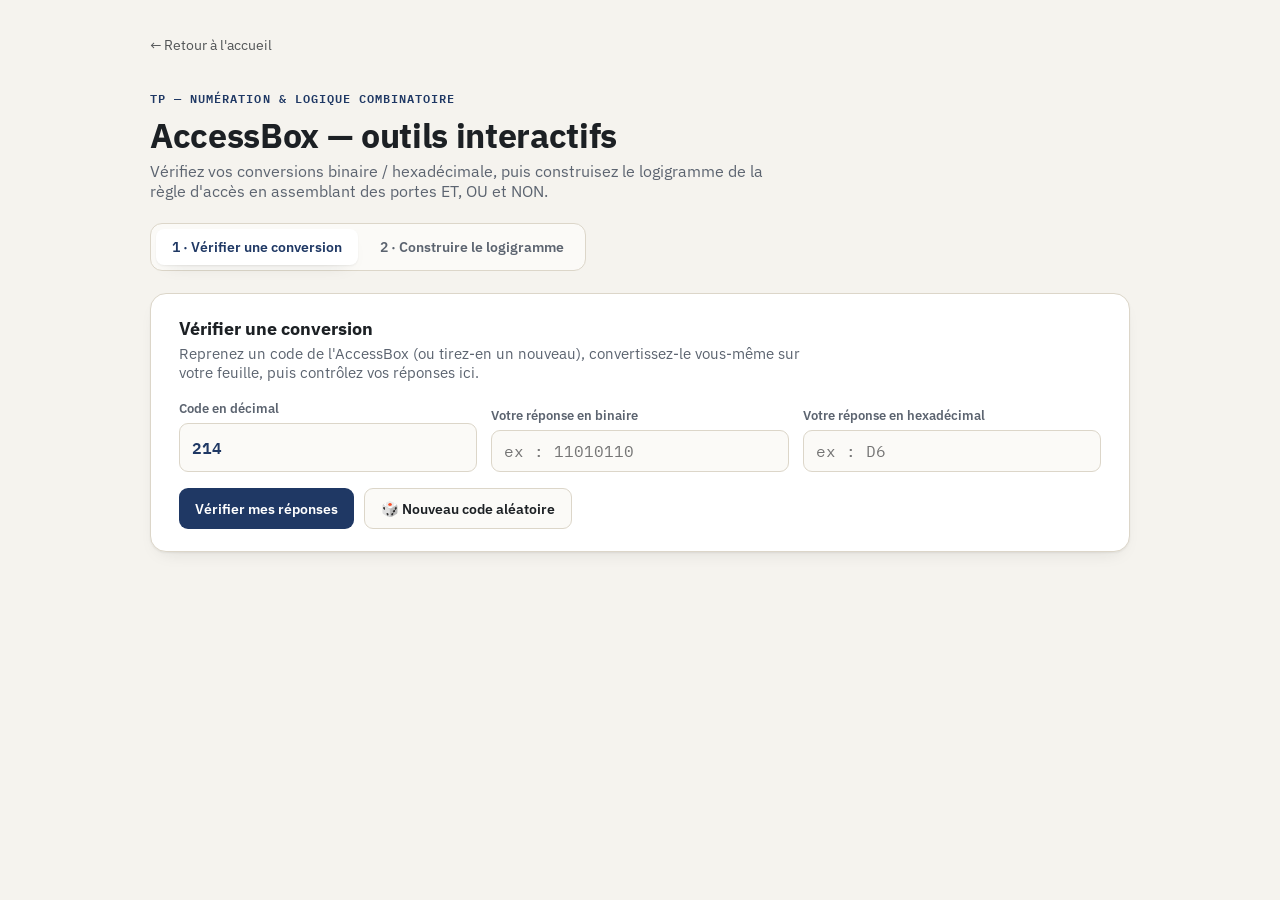
==== pages/accessbox.html @ 6b22d5f8 "Ajout des pages GreenBox et AccessBox" ====
<!doctype html>
<html lang="fr">
<head>
<meta charset="utf-8">
<meta name="viewport" content="width=device-width, initial-scale=1">
<title>AccessBox Interactif</title>
<link rel="preconnect" href="https://fonts.gstatic.com" crossorigin>
<link rel="stylesheet" href="https://fonts.googleapis.com/css2?family=IBM+Plex+Sans:wght@400;500;600;700&family=IBM+Plex+Mono:wght@400;500;600&display=swap">
<style>
  :root{
    --bg:#F5F3EE;
    --surface:#FFFFFF;
    --surface-2:#FBFAF7;
    --text:#1C2024;
    --text-muted:#5C6470;
    --border:#DCD6C9;
    --accent:#1F3864;
    --accent-soft:#E7ECF4;
    --gate-and:#2F5496;
    --gate-and-soft:#DCE6F0;
    --gate-or:#2E7D32;
    --gate-or-soft:#E4F1E6;
    --gate-not:#B8860B;
    --gate-not-soft:#FBF1D9;
    --signal-on:#0891A8;
    --signal-off:#B7BFC9;
    --good:#2E7D32;
    --bad:#B03A2E;
    --shadow: 0 1px 2px rgba(28,32,36,.06), 0 8px 20px -12px rgba(28,32,36,.18);
  }
  @media (prefers-color-scheme: dark){
    :root:not([data-theme="light"]){
      --bg:#14171B;
      --surface:#1D2126;
      --surface-2:#20242A;
      --text:#E9ECEF;
      --text-muted:#98A2AD;
      --border:#31363D;
      --accent:#7FA3D9;
      --accent-soft:#22314A;
      --gate-and:#7FA3D9;
      --gate-and-soft:#22314A;
      --gate-or:#79C68A;
      --gate-or-soft:#1E3324;
      --gate-not:#E5BB5C;
      --gate-not-soft:#3A2F13;
      --signal-on:#3FD3E8;
      --signal-off:#454C55;
      --good:#79C68A;
      --bad:#E58C7E;
      --shadow: 0 1px 2px rgba(0,0,0,.3), 0 8px 24px -12px rgba(0,0,0,.5);
    }
  }
  :root[data-theme="dark"]{
    --bg:#14171B;
    --surface:#1D2126;
    --surface-2:#20242A;
    --text:#E9ECEF;
    --text-muted:#98A2AD;
    --border:#31363D;
    --accent:#7FA3D9;
    --accent-soft:#22314A;
    --gate-and:#7FA3D9;
    --gate-and-soft:#22314A;
    --gate-or:#79C68A;
    --gate-or-soft:#1E3324;
    --gate-not:#E5BB5C;
    --gate-not-soft:#3A2F13;
    --signal-on:#3FD3E8;
    --signal-off:#454C55;
    --good:#79C68A;
    --bad:#E58C7E;
    --shadow: 0 1px 2px rgba(0,0,0,.3), 0 8px 24px -12px rgba(0,0,0,.5);
  }

  *{box-sizing:border-box;}
  body{
    background:var(--bg);
    color:var(--text);
    font-family:"IBM Plex Sans", ui-sans-serif, system-ui, sans-serif;
    padding-inline:20px;
    padding-block:28px 48px;
  }
  .wrap{ max-width: 980px; margin:0 auto; display:flex; flex-direction:column; gap:22px; }
  .mono{ font-family:"IBM Plex Mono", ui-monospace, monospace; }

  header.page h1{
    font-size: clamp(1.5rem, 1.1rem + 1.6vw, 2.1rem);
    font-weight:700;
    margin:0 0 4px;
    letter-spacing:-0.01em;
    text-wrap:balance;
  }
  header.page p{
    margin:0;
    color:var(--text-muted);
    font-size:.98rem;
    max-width:65ch;
  }
  .eyebrow{
    font-family:"IBM Plex Mono", monospace;
    font-size:.72rem;
    font-weight:600;
    letter-spacing:.09em;
    text-transform:uppercase;
    color:var(--accent);
    margin-bottom:6px;
    display:block;
  }

  .tabs{
    display:flex;
    gap:6px;
    background:var(--surface-2);
    border:1px solid var(--border);
    padding:5px;
    border-radius:12px;
    width:fit-content;
  }
  .tab-btn{
    appearance:none;
    border:none;
    background:transparent;
    color:var(--text-muted);
    font:inherit;
    font-weight:600;
    font-size:.88rem;
    padding:9px 16px;
    border-radius:8px;
    cursor:pointer;
    transition: background .15s ease, color .15s ease;
  }
  .tab-btn[aria-selected="true"]{
    background:var(--surface);
    color:var(--accent);
    box-shadow:var(--shadow);
  }
  .tab-btn:focus-visible{ outline:2px solid var(--accent); outline-offset:2px; }

  .panel{
    background:var(--surface);
    border:1px solid var(--border);
    border-radius:16px;
    padding: 22px clamp(16px,3vw,28px);
    box-shadow:var(--shadow);
  }
  .panel h2{
    font-size:1.15rem;
    margin:0 0 4px;
    font-weight:700;
  }
  .panel > .sub{
    color:var(--text-muted);
    font-size:.92rem;
    margin:0 0 18px;
    max-width:70ch;
  }

  /* --- Tab 1: conversion checker --- */
  .conv-grid{
    display:grid;
    grid-template-columns: repeat(auto-fit, minmax(180px,1fr));
    gap:14px;
    align-items:end;
  }
  .field label{
    display:block;
    font-size:.8rem;
    font-weight:600;
    color:var(--text-muted);
    margin-bottom:6px;
  }
  .field input{
    width:100%;
    font:inherit;
    font-family:"IBM Plex Mono", monospace;
    font-size:1rem;
    padding:10px 12px;
    border-radius:9px;
    border:1.5px solid var(--border);
    background:var(--surface-2);
    color:var(--text);
  }
  .field input:focus{ outline:none; border-color:var(--accent); }
  .field.decimal input{ font-weight:600; color:var(--accent); }

  .btn{
    appearance:none;
    border:none;
    cursor:pointer;
    font:inherit;
    font-weight:600;
    font-size:.9rem;
    border-radius:9px;
    padding:10px 16px;
    transition: transform .08s ease, filter .15s ease;
  }
  .btn:active{ transform: translateY(1px); }
  .btn-primary{ background:var(--accent); color:var(--surface); }
  .btn-primary:hover{ filter:brightness(1.08); }
  .btn-ghost{ background:var(--surface-2); color:var(--text); border:1.5px solid var(--border); }
  .btn-ghost:hover{ background:var(--accent-soft); }
  .btn-row{ display:flex; gap:10px; flex-wrap:wrap; margin-top:16px; }

  .result-list{ margin-top:18px; display:flex; flex-direction:column; gap:8px; }
  .result-row{
    display:flex; align-items:center; gap:10px;
    padding:10px 14px;
    border-radius:9px;
    background:var(--surface-2);
    border:1.5px solid var(--border);
    font-size:.92rem;
  }
  .result-row.ok{ border-color: color-mix(in srgb, var(--good) 45%, var(--border)); }
  .result-row.bad{ border-color: color-mix(in srgb, var(--bad) 45%, var(--border)); }
  .result-row .mark{
    width:22px; height:22px; border-radius:50%;
    display:flex; align-items:center; justify-content:center;
    font-size:.8rem; font-weight:700; flex-shrink:0;
    color:#fff;
  }
  .result-row.ok .mark{ background:var(--good); }
  .result-row.bad .mark{ background:var(--bad); }
  .result-row .ans{ color:var(--text-muted); }
  .result-row .ans b{ color:var(--text); font-family:"IBM Plex Mono", monospace; }

  /* --- Tab 2: logigramme builder --- */
  .builder-layout{
    display:flex;
    gap:16px;
    flex-wrap:wrap;
  }
  .palette{
    display:flex;
    flex-direction: column;
    align-self:flex-start;
    gap:10px;
    flex-wrap:wrap;
    width: 128px;
    flex-shrink:0;
  }
  .palette-item{
    display:flex;
    align-items:center;
    gap:10px;
    background:var(--surface-2);
    border:1.5px solid var(--border);
    border-radius:10px;
    padding:8px 12px;
    cursor:grab;
    user-select:none;
    font-size:.85rem;
    font-weight:600;
  }
  .palette-item:active{ cursor:grabbing; }
  .palette-swatch{
    width:34px; height:28px;
    border-radius:5px;
    display:flex; align-items:center; justify-content:center;
    font-family:"IBM Plex Mono", monospace;
    font-weight:700;
    font-size:.85rem;
    color:#fff;
    flex-shrink:0;
  }
  .palette-item[data-type="AND"] .palette-swatch{ background:var(--gate-and); }
  .palette-item[data-type="OR"] .palette-swatch{ background:var(--gate-or); }
  .palette-item[data-type="NOT"] .palette-swatch{ background:var(--gate-not); }
  .palette-item[data-type="NAND"] .palette-swatch{ background:var(--gate-and); }
  .palette-item[data-type="NOR"] .palette-swatch{ background:var(--gate-or); }
  .palette-item[data-type="XOR"] .palette-swatch{ background:var(--accent); }

  .canvas-wrap{
    flex:1;
    min-width:280px;
    border:1.5px dashed var(--border);
    border-radius:12px;
    background:
      linear-gradient(var(--surface-2) 1px, transparent 1px) 0 0/100% 30px,
      var(--surface);
    overflow:hidden;
    touch-action:none;
  }
  .canvas-wrap svg{ display:block; width:100%; height:auto; }

  .hint{
    font-size:.8rem;
    color:var(--text-muted);
    margin-top:10px;
  }
  .legend{ display:flex; gap:18px; flex-wrap:wrap; margin-top:10px; font-size:.8rem; color:var(--text-muted); }
  .legend span{ display:inline-flex; align-items:center; gap:6px; }
  .legend i{ width:11px; height:11px; border-radius:50%; display:inline-block; }

  .verify-box{
    margin-top:16px;
    padding:14px 16px;
    border-radius:10px;
    border:1.5px solid var(--border);
    background:var(--surface-2);
    font-size:.9rem;
  }
  .verify-box.ok{ border-color: color-mix(in srgb, var(--good) 50%, var(--border)); background: color-mix(in srgb, var(--good) 10%, var(--surface-2)); }
  .verify-box.bad{ border-color: color-mix(in srgb, var(--bad) 50%, var(--border)); background: color-mix(in srgb, var(--bad) 8%, var(--surface-2)); }
  .verify-box ul{ margin:8px 0 0; padding-left:20px; }
  .verify-box code{ font-family:"IBM Plex Mono", monospace; }

  .rule-box{
    background:var(--gate-and-soft);
    border:1.5px solid color-mix(in srgb, var(--gate-and) 35%, transparent);
    border-radius:10px;
    padding:12px 14px;
    font-size:.88rem;
    margin-bottom:16px;
    color:var(--text);
  }
  .rule-box b{ color:var(--accent); }

  [hidden]{ display:none !important; }

  @media (max-width:640px){
    .palette{ flex-direction:row; width:auto; align-self:stretch; }
    .palette-item{ flex:1; justify-content:center; }
  }
</style>
</head>
<body>


<div class="wrap">
  <a href="../index.html" style="display:inline-block;margin:0 0 12px;color:inherit;opacity:.75;text-decoration:none;font-size:14px;">← Retour à l'accueil</a>

  <header class="page">
    <span class="eyebrow">TP — Numération &amp; logique combinatoire</span>
    <h1>AccessBox — outils interactifs</h1>
    <p>Vérifiez vos conversions binaire / hexadécimale, puis construisez le logigramme de la règle d'accès en assemblant des portes ET, OU et NON.</p>
  </header>

  <div class="tabs" role="tablist" aria-label="Choix de l'outil">
    <button class="tab-btn" id="tabbtn-conv" role="tab" aria-selected="true" aria-controls="tab-conv">1 · Vérifier une conversion</button>
    <button class="tab-btn" id="tabbtn-logic" role="tab" aria-selected="false" aria-controls="tab-logic">2 · Construire le logigramme</button>
  </div>

  <!-- TAB 1 -->
  <section class="panel" id="tab-conv" role="tabpanel" aria-labelledby="tabbtn-conv">
    <h2>Vérifier une conversion</h2>
    <p class="sub">Reprenez un code de l'AccessBox (ou tirez-en un nouveau), convertissez-le vous-même sur votre feuille, puis contrôlez vos réponses ici.</p>

    <div class="conv-grid">
      <div class="field decimal">
        <label for="dec-input">Code en décimal</label>
        <input id="dec-input" type="number" min="0" max="255" value="214" inputmode="numeric">
      </div>
      <div class="field">
        <label for="bin-input">Votre réponse en binaire</label>
        <input id="bin-input" type="text" placeholder="ex : 11010110" autocomplete="off">
      </div>
      <div class="field">
        <label for="hex-input">Votre réponse en hexadécimal</label>
        <input id="hex-input" type="text" placeholder="ex : D6" autocomplete="off">
      </div>
    </div>

    <div class="btn-row">
      <button class="btn btn-primary" id="btn-check">Vérifier mes réponses</button>
      <button class="btn btn-ghost" id="btn-random">🎲 Nouveau code aléatoire</button>
    </div>

    <div class="result-list" id="conv-results" hidden></div>
  </section>

  <!-- TAB 2 -->
  <section class="panel" id="tab-logic" role="tabpanel" aria-labelledby="tabbtn-logic" hidden>
    <h2>Construire le logigramme</h2>
    <p class="sub">Faites glisser une porte sur le plan de câblage (ou cliquez dessus). Cliquez sur une borne de sortie puis sur une borne d'entrée pour les relier. Cliquez sur une porte ou un fil pour le sélectionner, puis <kbd class="mono">Suppr</kbd> pour l'enlever.</p>

    <div class="rule-box">
      Règle à câbler : l'<b>Ouverture</b> vaut 1 si (<b>C</b> = code correct <b>OU</b> <b>B</b> = badge détecté) <b>ET</b> <b>N</b> = mode nuit vaut 0.
    </div>

    <div class="builder-layout">
      <div class="palette">
        <div class="palette-item" data-type="AND" draggable="true">
          <span class="palette-swatch">&amp;</span> ET
        </div>
        <div class="palette-item" data-type="OR" draggable="true">
          <span class="palette-swatch">≥1</span> OU
        </div>
        <div class="palette-item" data-type="NOT" draggable="true">
          <span class="palette-swatch">1</span> NON
        </div>
        <div class="palette-item" data-type="NAND" draggable="true">
          <span class="palette-swatch">⊼</span> NON ET
        </div>
        <div class="palette-item" data-type="NOR" draggable="true">
          <span class="palette-swatch">⊽</span> NON OU
        </div>
        <div class="palette-item" data-type="XOR" draggable="true">
          <span class="palette-swatch">⊕</span> OU EXCL.
        </div>
      </div>

      <div class="canvas-wrap" id="canvas-wrap">
        <svg id="canvas-svg" viewBox="0 0 640 360" preserveAspectRatio="xMidYMid meet"></svg>
      </div>
    </div>

    <div class="legend">
      <span><i style="background:var(--signal-on)"></i> signal = 1</span>
      <span><i style="background:var(--signal-off)"></i> signal = 0 / borne non reliée</span>
      <span>Cliquez un bloc <b>C</b>, <b>B</b> ou <b>N</b> pour changer sa valeur</span>
      <span>Le petit rond au-dessus de chaque porte indique l'état de sa sortie</span>
    </div>

    <div class="btn-row">
      <button class="btn btn-primary" id="btn-verify">Vérifier mon circuit</button>
      <button class="btn btn-ghost" id="btn-clear">Effacer le circuit</button>
    </div>

    <div id="verify-result" hidden></div>
  </section>

</div>

<script>
(function(){
  "use strict";

  /* ---------- Tabs ---------- */
  var tabConv = document.getElementById('tabbtn-conv');
  var tabLogic = document.getElementById('tabbtn-logic');
  var panelConv = document.getElementById('tab-conv');
  var panelLogic = document.getElementById('tab-logic');
  function selectTab(which){
    var convOn = which === 'conv';
    tabConv.setAttribute('aria-selected', String(convOn));
    tabLogic.setAttribute('aria-selected', String(!convOn));
    panelConv.hidden = !convOn;
    panelLogic.hidden = convOn;
    if(!convOn){ setTimeout(renderCircuit, 0); }
  }
  tabConv.addEventListener('click', function(){ selectTab('conv'); });
  tabLogic.addEventListener('click', function(){ selectTab('logic'); });

  /* ---------- Tab 1 : conversion checker ---------- */
  var decInput = document.getElementById('dec-input');
  var binInput = document.getElementById('bin-input');
  var hexInput = document.getElementById('hex-input');
  var resultsBox = document.getElementById('conv-results');

  function normBin(s){ return (s||"").trim().replace(/\s+/g,""); }
  function normHex(s){ return (s||"").trim().replace(/\s+/g,"").replace(/^0[xX]/,"").toUpperCase(); }

  function makeRow(ok, label, detail){
    var row = document.createElement('div');
    row.className = 'result-row ' + (ok ? 'ok' : 'bad');
    var mark = document.createElement('span');
    mark.className = 'mark';
    mark.textContent = ok ? '✓' : '✗';
    var text = document.createElement('span');
    text.innerHTML = '<b>' + label + '</b>' + (detail ? ' — ' + detail : '');
    row.appendChild(mark); row.appendChild(text);
    return row;
  }

  document.getElementById('btn-check').addEventListener('click', function(){
    var dec = parseInt(decInput.value, 10);
    resultsBox.innerHTML = '';
    resultsBox.hidden = false;

    if(isNaN(dec) || dec < 0 || dec > 255){
      resultsBox.appendChild(makeRow(false, 'Code décimal', 'entrez un nombre entier entre 0 et 255'));
      return;
    }

    var correctBin = dec.toString(2);
    var correctHex = dec.toString(16).toUpperCase();

    var bin = normBin(binInput.value);
    var binValid = /^[01]+$/.test(bin);
    var binOk = binValid && parseInt(bin, 2) === dec;
    resultsBox.appendChild(makeRow(
      binOk, 'Binaire',
      binOk ? null : (bin ? 'la bonne réponse est <b>' + correctBin + '</b>' : 'champ vide — la bonne réponse est <b>' + correctBin + '</b>')
    ));

    var hex = normHex(hexInput.value);
    var hexValid = /^[0-9A-F]+$/.test(hex);
    var hexOk = hexValid && parseInt(hex, 16) === dec;
    resultsBox.appendChild(makeRow(
      hexOk, 'Hexadécimal',
      hexOk ? null : (hex ? 'la bonne réponse est <b>' + correctHex + '</b>' : 'champ vide — la bonne réponse est <b>' + correctHex + '</b>')
    ));
  });

  document.getElementById('btn-random').addEventListener('click', function(){
    decInput.value = Math.floor(Math.random() * 256);
    binInput.value = '';
    hexInput.value = '';
    resultsBox.hidden = true;
    resultsBox.innerHTML = '';
    binInput.focus();
  });

  /* ---------- Tab 2 : logigramme builder ---------- */
  var SVGNS = "http://www.w3.org/2000/svg";
  var svg = document.getElementById('canvas-svg');
  var canvasWrap = document.getElementById('canvas-wrap');

  var TERMS = {
    C: { x:14, y:34,  w:92, h:54, label:'C', sub:'code correct' },
    B: { x:14, y:154, w:92, h:54, label:'B', sub:'badge détecté' },
    N: { x:14, y:274, w:92, h:54, label:'N', sub:'mode nuit' }
  };
  var OUT = { x:534, y:154, w:92, h:54 };

  var state = {
    values: { C:0, B:0, N:0 },
    gates: [],      // {id, type:'AND'|'OR'|'NOT', x, y}
    wires: [],      // {id, from:{node,pin:'out'}, to:{node,pin:0|1}}
    nextId: 1,
    pending: null,  // {node, pin, kind:'in'|'out'}
    selected: null  // {kind:'gate'|'wire', id}
  };

  /* Symboles norme IEEE/IEC : blocs carrés uniformes, bulle de négation pour les portes inversées */
  var GATE_INFO = {
    AND:  { symbol:'&',       bubble:false, w:64, h:64, pins:2 },
    OR:   { symbol:'≥1', bubble:false, w:64, h:64, pins:2 },
    NOT:  { symbol:'1',       bubble:true,  w:64, h:64, pins:1 },
    NAND: { symbol:'&',       bubble:true,  w:64, h:64, pins:2 },
    NOR:  { symbol:'≥1', bubble:true,  w:64, h:64, pins:2 },
    XOR:  { symbol:'=1',      bubble:false, w:64, h:64, pins:2 }
  };
  var BUBBLE_R = 5;

  function gateSize(type){
    var info = GATE_INFO[type] || GATE_INFO.AND;
    return {w:info.w, h:info.h};
  }
  function gateById(id){ return state.gates.find(function(g){ return g.id === id; }); }

  function outPinPos(nodeId){
    if(TERMS[nodeId]){ var t = TERMS[nodeId]; return { x: t.x + t.w, y: t.y + t.h/2 }; }
    var g = gateById(nodeId);
    if(!g) return {x:0,y:0};
    var info = GATE_INFO[g.type];
    var s = gateSize(g.type);
    var edgeX = g.x + s.w;
    var x = info.bubble ? edgeX + BUBBLE_R*2 : edgeX;
    return { x: x, y: g.y + s.h/2 };
  }
  function inPinPos(nodeId, pin){
    if(nodeId === 'OUT'){ return { x: OUT.x, y: OUT.y + OUT.h/2 }; }
    var g = gateById(nodeId);
    if(!g) return {x:0,y:0};
    var info = GATE_INFO[g.type];
    var s = gateSize(g.type);
    if(info.pins === 1){ return { x:g.x, y:g.y + s.h/2 }; }
    return { x:g.x, y: g.y + (pin===0 ? s.h*0.28 : s.h*0.72) };
  }

  function wireInto(nodeId, pin){
    return state.wires.find(function(w){ return w.to.node===nodeId && w.to.pin===pin; });
  }

  function evalNode(nodeId, overrides, visiting){
    visiting = visiting || {};
    if(visiting[nodeId]) return 0; // cycle guard
    visiting[nodeId] = true;

    if(nodeId === 'C' || nodeId === 'B' || nodeId === 'N'){
      return overrides[nodeId];
    }
    if(nodeId === 'OUT'){
      var w = wireInto('OUT', 0);
      return w ? evalNode(w.from.node, overrides, visiting) : 0;
    }
    var g = gateById(nodeId);
    if(!g) return 0;
    function inputAt(pin){
      var w = wireInto(nodeId, pin);
      return w ? evalNode(w.from.node, overrides, visiting) : 0;
    }
    if(g.type === 'AND')  return (inputAt(0) && inputAt(1)) ? 1 : 0;
    if(g.type === 'OR')   return (inputAt(0) || inputAt(1)) ? 1 : 0;
    if(g.type === 'NOT')  return inputAt(0) ? 0 : 1;
    if(g.type === 'NAND') return (inputAt(0) && inputAt(1)) ? 0 : 1;
    if(g.type === 'NOR')  return (inputAt(0) || inputAt(1)) ? 0 : 1;
    if(g.type === 'XOR')  return (inputAt(0) !== inputAt(1)) ? 1 : 0;
    return 0;
  }

  function svgEl(tag, attrs){
    var el = document.createElementNS(SVGNS, tag);
    for(var k in attrs) el.setAttribute(k, attrs[k]);
    return el;
  }

  function renderCircuit(){
    svg.innerHTML = '';
    var overrides = state.values;

    // wires (behind gates) — segments uniquement horizontaux / verticaux
    state.wires.forEach(function(w){
      var p1 = outPinPos(w.from.node);
      var p2 = inPinPos(w.to.node, w.to.pin);
      var val = evalNode(w.from.node, overrides, {});
      var selected = state.selected && state.selected.kind==='wire' && state.selected.id===w.id;
      var midX = (p1.x + p2.x) / 2;
      var pts = (p1.y === p2.y)
        ? (p1.x+','+p1.y+' '+p2.x+','+p2.y)
        : (p1.x+','+p1.y+' '+midX+','+p1.y+' '+midX+','+p2.y+' '+p2.x+','+p2.y);
      var poly = svgEl('polyline', {
        points: pts,
        fill:'none',
        stroke: selected ? 'var(--accent)' : (val ? 'var(--signal-on)' : 'var(--signal-off)'),
        'stroke-width': selected ? 4 : 3,
        'stroke-linecap':'round',
        'stroke-linejoin':'round',
        style:'cursor:pointer'
      });
      poly.addEventListener('click', function(e){ e.stopPropagation(); selectWire(w.id); });
      svg.appendChild(poly);
    });

    // terminals C/B/N
    Object.keys(TERMS).forEach(function(key){
      var t = TERMS[key];
      var val = state.values[key];
      var g = svgEl('g', {style:'cursor:pointer'});
      g.appendChild(svgEl('rect', {x:t.x,y:t.y,width:t.w,height:t.h,rx:10,
        fill:'var(--gate-and-soft)', stroke:'var(--gate-and)', 'stroke-width':1.5}));
      var label = svgEl('text', {x:t.x+14, y:t.y+22, 'font-family':'IBM Plex Mono, monospace', 'font-weight':700, 'font-size':16, fill:'var(--text)'});
      label.textContent = t.label;
      g.appendChild(label);
      var sub = svgEl('text', {x:t.x+14, y:t.y+38, 'font-family':'IBM Plex Sans, sans-serif', 'font-size':9.5, fill:'var(--text-muted)'});
      sub.textContent = t.sub;
      g.appendChild(sub);
      var badge = svgEl('circle', {cx:t.x+t.w-16, cy:t.y+t.h/2, r:11, fill: val ? 'var(--signal-on)' : 'var(--surface)', stroke: val ? 'var(--signal-on)' : 'var(--border)', 'stroke-width':2});
      g.appendChild(badge);
      var vt = svgEl('text', {x:t.x+t.w-16, y:t.y+t.h/2+4, 'text-anchor':'middle', 'font-family':'IBM Plex Mono, monospace', 'font-weight':700, 'font-size':11, fill: val ? '#fff' : 'var(--text-muted)'});
      vt.textContent = String(val);
      g.appendChild(vt);
      g.addEventListener('click', function(e){ e.stopPropagation(); state.values[key] = state.values[key] ? 0 : 1; renderCircuit(); });
      svg.appendChild(g);

      // output pin
      var op = outPinPos(key);
      var pending = state.pending && state.pending.node===key && state.pending.kind==='out';
      var pin = svgEl('circle', {cx:op.x, cy:op.y, r:7, fill: pending ? 'var(--accent)' : (val ? 'var(--signal-on)' : 'var(--surface)'), stroke:'var(--accent)', 'stroke-width':2, style:'cursor:crosshair'});
      pin.addEventListener('click', function(e){ e.stopPropagation(); pinClicked(key,'out',0); });
      svg.appendChild(pin);
    });

    // gates — symboles rectangulaires norme IEEE/IEC, monochromes
    state.gates.forEach(function(g){
      var info = GATE_INFO[g.type];
      var s = gateSize(g.type);
      var selected = state.selected && state.selected.kind==='gate' && state.selected.id===g.id;
      var strokeColor = selected ? 'var(--accent)' : 'var(--text)';
      var outVal = evalNode(g.id, overrides, {});

      var grp = svgEl('g', {});

      // tous les blocs sont des carrés (norme IEEE/IEC), seul le symbole change
      grp.appendChild(svgEl('rect', {x:g.x, y:g.y, width:s.w, height:s.h, rx:4,
        fill:'var(--surface)', stroke:strokeColor, 'stroke-width': selected ? 3 : 1.75, style:'cursor:move'}));

      var txt = svgEl('text', {x:g.x+s.w/2, y:g.y+s.h/2+6, 'text-anchor':'middle',
        'font-family':'IBM Plex Mono, monospace', 'font-weight':700,
        'font-size': 17, fill:'var(--text)'});
      txt.textContent = info.symbol;
      grp.appendChild(txt);

      var edgeX = g.x + s.w;
      if(info.bubble){
        grp.appendChild(svgEl('circle', {cx: edgeX + BUBBLE_R, cy: g.y+s.h/2, r:BUBBLE_R,
          fill:'var(--surface)', stroke:strokeColor, 'stroke-width':1.75}));
      }

      // pastille d'état de la sortie de CETTE porte
      var badgeCx = g.x + s.w/2;
      var badgeCy = g.y - 13;
      grp.appendChild(svgEl('circle', {cx:badgeCx, cy:badgeCy, r:8,
        fill: outVal ? 'var(--signal-on)' : 'var(--surface)',
        stroke: outVal ? 'var(--signal-on)' : 'var(--border)', 'stroke-width':1.75}));
      var vtxt = svgEl('text', {x:badgeCx, y:badgeCy+3.5, 'text-anchor':'middle',
        'font-family':'IBM Plex Mono, monospace', 'font-weight':700, 'font-size':9.5,
        fill: outVal ? '#fff' : 'var(--text-muted)'});
      vtxt.textContent = String(outVal);
      grp.appendChild(vtxt);

      grp.addEventListener('pointerdown', function(e){ startDragGate(e, g.id); });
      grp.addEventListener('click', function(e){ e.stopPropagation(); if(!draggedThisGesture){ selectGate(g.id); } });
      svg.appendChild(grp);

      // input pins — colorées selon l'état propagé
      var pins = info.pins === 1 ? [0] : [0,1];
      pins.forEach(function(pin){
        var ip = inPinPos(g.id, pin);
        var w = wireInto(g.id, pin);
        var wired = !!w;
        var pinVal = wired ? evalNode(w.from.node, overrides, {}) : 0;
        var pendingHere = state.pending && state.pending.node===g.id && state.pending.pin===pin && state.pending.kind==='in';
        var c = svgEl('circle', {cx: ip.x, cy: ip.y, r:6,
          fill: pendingHere ? 'var(--accent)' : (wired ? (pinVal ? 'var(--signal-on)' : 'var(--signal-off)') : 'var(--surface)'),
          stroke: pendingHere ? 'var(--accent)' : (wired ? strokeColor : 'var(--bad)'),
          'stroke-width':2, 'stroke-dasharray': wired ? 'none':'3,2', style:'cursor:crosshair'});
        c.addEventListener('click', function(e){ e.stopPropagation(); pinClicked(g.id,'in',pin); });
        svg.appendChild(c);
      });

      // output pin (point de connexion)
      var outp = outPinPos(g.id);
      var pendingOut = state.pending && state.pending.node===g.id && state.pending.kind==='out';
      var oc = svgEl('circle', {cx:outp.x, cy:outp.y, r:6,
        fill: pendingOut ? 'var(--accent)' : (outVal ? 'var(--signal-on)' : 'var(--surface)'),
        stroke:'var(--accent)', 'stroke-width':2, style:'cursor:crosshair'});
      oc.addEventListener('click', function(e){ e.stopPropagation(); pinClicked(g.id,'out',0); });
      svg.appendChild(oc);
    });

    // OUTPUT terminal
    (function(){
      var val = evalNode('OUT', overrides, {});
      var g = svgEl('g', {});
      g.appendChild(svgEl('rect', {x:OUT.x,y:OUT.y,width:OUT.w,height:OUT.h,rx:10, fill:'var(--surface-2)', stroke:'var(--accent)', 'stroke-width':1.75}));
      var label = svgEl('text', {x:OUT.x+14, y:OUT.y+22, 'font-family':'IBM Plex Sans, sans-serif', 'font-weight':600, 'font-size':12, fill:'var(--text)'});
      label.textContent = 'Ouverture';
      g.appendChild(label);
      var badge = svgEl('circle', {cx:OUT.x+18, cy:OUT.y+38, r:11, fill: val ? 'var(--signal-on)' : 'var(--surface)', stroke: val ? 'var(--signal-on)' : 'var(--border)', 'stroke-width':2});
      g.appendChild(badge);
      var vt = svgEl('text', {x:OUT.x+18, y:OUT.y+42, 'text-anchor':'middle', 'font-family':'IBM Plex Mono, monospace', 'font-weight':700, 'font-size':11, fill: val ? '#fff' : 'var(--text-muted)'});
      vt.textContent = String(val);
      g.appendChild(vt);
      svg.appendChild(g);

      var ip = inPinPos('OUT', 0);
      var pendingHere = state.pending && state.pending.node==='OUT' && state.pending.kind==='in';
      var wired = !!wireInto('OUT', 0);
      var c = svgEl('circle', {cx:ip.x, cy:ip.y, r:7, fill: pendingHere ? 'var(--accent)' : 'var(--surface)', stroke: pendingHere ? 'var(--accent)' : (wired ? 'var(--accent)' : 'var(--bad)'), 'stroke-width':2, 'stroke-dasharray': wired?'none':'3,2', style:'cursor:crosshair'});
      c.addEventListener('click', function(e){ e.stopPropagation(); pinClicked('OUT','in',0); });
      svg.appendChild(c);
    })();
  }

  function selectGate(id){ state.selected = {kind:'gate', id:id}; renderCircuit(); }
  function selectWire(id){ state.selected = {kind:'wire', id:id}; renderCircuit(); }

  function pinClicked(node, kind, pin){
    if(!state.pending){
      state.pending = {node:node, pin:pin, kind:kind};
      renderCircuit();
      return;
    }
    if(state.pending.node===node && state.pending.pin===pin && state.pending.kind===kind){
      state.pending = null; renderCircuit(); return;
    }
    if(state.pending.kind === kind){
      // same kind clicked again: restart pending from the new pin
      state.pending = {node:node, pin:pin, kind:kind};
      renderCircuit();
      return;
    }
    var fromSel = state.pending.kind === 'out' ? state.pending : {node:node, pin:pin, kind:'out'};
    var toSel   = state.pending.kind === 'in'  ? state.pending : {node:node, pin:pin, kind:'in'};
    // remove any existing wire into that input pin (single input per pin)
    state.wires = state.wires.filter(function(w){ return !(w.to.node===toSel.node && w.to.pin===toSel.pin); });
    state.wires.push({ id:'w'+(state.nextId++), from:{node:fromSel.node, pin:'out'}, to:{node:toSel.node, pin:toSel.pin} });
    state.pending = null;
    renderCircuit();
  }

  /* dragging existing gates */
  var dragging = null; // {id, offsetX, offsetY}
  var draggedThisGesture = false;
  function svgPoint(evt){
    var rect = svg.getBoundingClientRect();
    var vb = svg.viewBox.baseVal;
    var x = (evt.clientX - rect.left) * (vb.width / rect.width);
    var y = (evt.clientY - rect.top) * (vb.height / rect.height);
    return {x:x, y:y};
  }
  function startDragGate(e, id){
    e.stopPropagation();
    draggedThisGesture = false;
    var g = gateById(id);
    var pt = svgPoint(e);
    dragging = { id:id, dx: pt.x - g.x, dy: pt.y - g.y };
    window.addEventListener('pointermove', onDragMove);
    window.addEventListener('pointerup', onDragEnd);
  }
  function onDragMove(e){
    if(!dragging) return;
    draggedThisGesture = true;
    var g = gateById(dragging.id);
    if(!g) return;
    var pt = svgPoint(e);
    var s = gateSize(g.type);
    g.x = Math.max(120, Math.min(520 - s.w, pt.x - dragging.dx));
    g.y = Math.max(26, Math.min(360 - s.h - 4, pt.y - dragging.dy));
    renderCircuit();
  }
  function onDragEnd(){
    dragging = null;
    window.removeEventListener('pointermove', onDragMove);
    window.removeEventListener('pointerup', onDragEnd);
  }

  svg.addEventListener('click', function(){ state.pending = null; state.selected = null; renderCircuit(); });

  /* adding gates: drag from palette + click fallback */
  var placeCounter = 0;
  function addGate(type, x, y){
    var s = gateSize(type);
    if(x == null){
      x = 220 + (placeCounter % 3) * 110;
      y = 60 + Math.floor(placeCounter/3) * 120;
      placeCounter++;
    }
    x = Math.max(120, Math.min(520 - s.w, x - s.w/2));
    y = Math.max(26, Math.min(360 - s.h - 4, y - s.h/2));
    state.gates.push({ id:'g'+(state.nextId++), type:type, x:x, y:y });
    renderCircuit();
  }

  document.querySelectorAll('.palette-item').forEach(function(item){
    item.addEventListener('dragstart', function(e){
      e.dataTransfer.setData('text/plain', item.getAttribute('data-type'));
      e.dataTransfer.effectAllowed = 'copy';
    });
    item.addEventListener('click', function(){
      addGate(item.getAttribute('data-type'), null, null);
    });
  });
  canvasWrap.addEventListener('dragover', function(e){ e.preventDefault(); });
  canvasWrap.addEventListener('drop', function(e){
    e.preventDefault();
    var type = e.dataTransfer.getData('text/plain');
    if(!type) return;
    var pt = svgPoint(e);
    addGate(type, pt.x, pt.y);
  });

  /* delete selected via keyboard */
  window.addEventListener('keydown', function(e){
    if(e.key !== 'Delete' && e.key !== 'Backspace') return;
    var tag = document.activeElement && document.activeElement.tagName;
    if(tag === 'INPUT' || tag === 'TEXTAREA') return;
    if(!state.selected) return;
    e.preventDefault();
    if(state.selected.kind === 'gate'){
      var id = state.selected.id;
      state.gates = state.gates.filter(function(g){ return g.id !== id; });
      state.wires = state.wires.filter(function(w){ return w.from.node!==id && w.to.node!==id; });
    } else if(state.selected.kind === 'wire'){
      var wid = state.selected.id;
      state.wires = state.wires.filter(function(w){ return w.id !== wid; });
    }
    state.selected = null;
    renderCircuit();
  });

  document.getElementById('btn-clear').addEventListener('click', function(){
    state.gates = []; state.wires = []; state.selected = null; state.pending = null;
    document.getElementById('verify-result').hidden = true;
    renderCircuit();
  });

  document.getElementById('btn-verify').addEventListener('click', function(){
    var combos = [];
    for(var c=0;c<2;c++) for(var b=0;b<2;b++) for(var n=0;n<2;n++) combos.push({C:c,B:b,N:n});
    var fails = [];
    combos.forEach(function(combo){
      var got = evalNode('OUT', combo, {});
      var expected = ((combo.C || combo.B) && !combo.N) ? 1 : 0;
      if(got !== expected) fails.push({combo:combo, got:got, expected:expected});
    });
    var box = document.getElementById('verify-result');
    box.hidden = false;
    if(fails.length === 0){
      box.innerHTML = '<div class="verify-box ok"><b>8 / 8 combinaisons correctes.</b> Votre circuit correspond à la règle de l’AccessBox.</div>';
    } else {
      var items = fails.map(function(f){
        return '<li><code>C='+f.combo.C+', B='+f.combo.B+', N='+f.combo.N+'</code> → votre circuit donne <code>'+f.got+'</code>, attendu <code>'+f.expected+'</code></li>';
      }).join('');
      box.innerHTML = '<div class="verify-box bad"><b>'+(8-fails.length)+' / 8 combinaisons correctes.</b> À revoir sur :<ul>'+items+'</ul></div>';
    }
  });

  renderCircuit();
})();
</script>

</body>
</html>
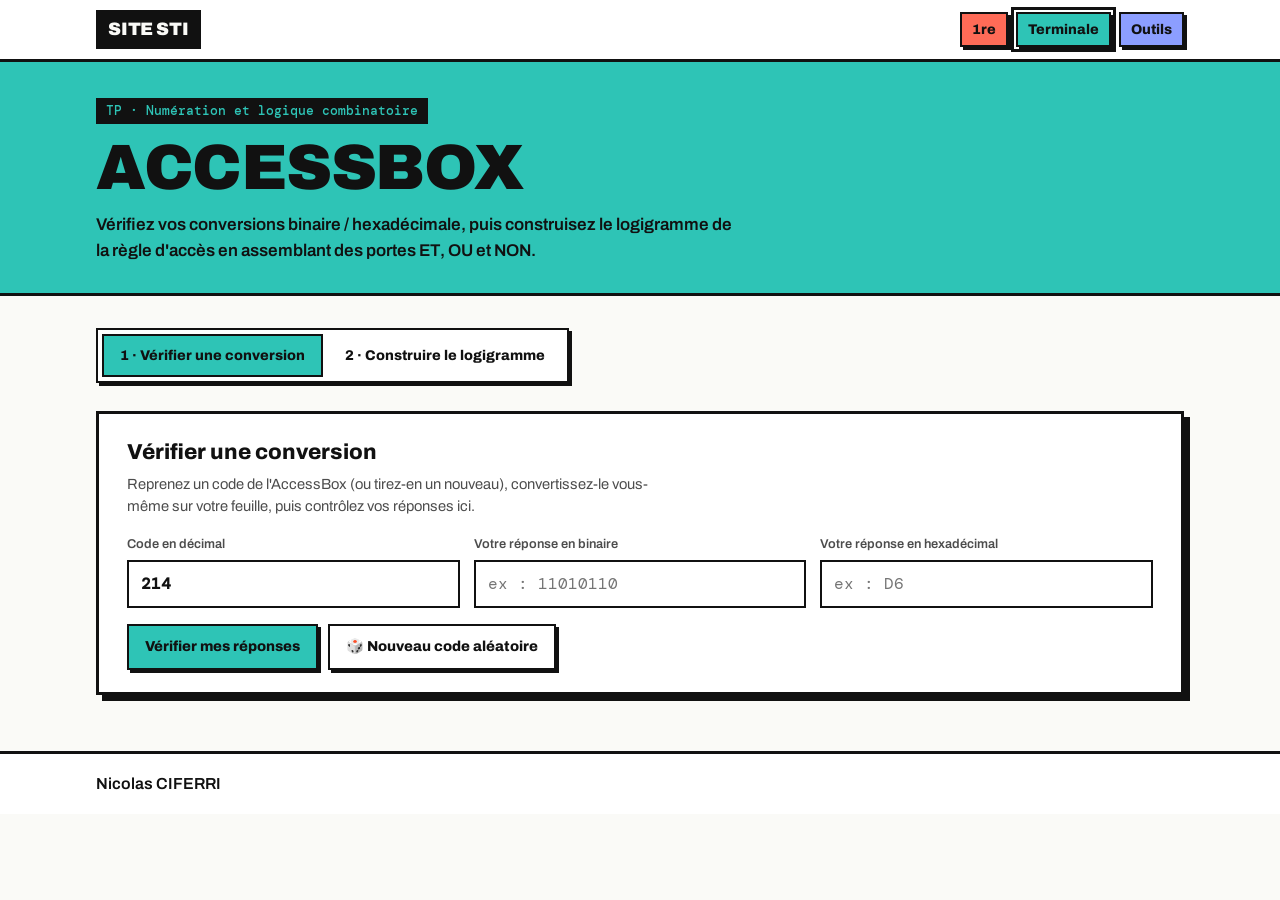
==== commit 5eb0c4a8: "Nouvelle charte graphique sur tout le site : une couleur par catégorie, menu commun, polices hébergé" ====
--- a/pages/accessbox.html
+++ b/pages/accessbox.html
@@ -1,21 +1,18 @@
 <!doctype html>
-<html lang="fr">
+<html lang="fr" class="cat-term">
 <head>
 <meta charset="utf-8">
 <meta name="viewport" content="width=device-width, initial-scale=1">
 <title>AccessBox Interactif</title>
-<link rel="preconnect" href="https://fonts.gstatic.com" crossorigin>
-<link rel="stylesheet" href="https://fonts.googleapis.com/css2?family=IBM+Plex+Sans:wght@400;500;600;700&family=IBM+Plex+Mono:wght@400;500;600&display=swap">
+<link rel="stylesheet" href="../assets/theme.css">
 <style>
   :root{
-    --bg:#F5F3EE;
-    --surface:#FFFFFF;
-    --surface-2:#FBFAF7;
-    --text:#1C2024;
-    --text-muted:#5C6470;
-    --border:#DCD6C9;
-    --accent:#1F3864;
-    --accent-soft:#E7ECF4;
+    --bg:var(--paper);
+    --text:var(--ink);
+    --text-muted:var(--muted);
+    --border:var(--ink);
+    --accent:var(--ink);
+    --accent-soft:var(--surface-2);
     --gate-and:#2F5496;
     --gate-and-soft:#DCE6F0;
     --gate-or:#2E7D32;
@@ -24,65 +21,31 @@
     --gate-not-soft:#FBF1D9;
     --signal-on:#0891A8;
     --signal-off:#B7BFC9;
-    --good:#2E7D32;
-    --bad:#B03A2E;
-    --shadow: 0 1px 2px rgba(28,32,36,.06), 0 8px 20px -12px rgba(28,32,36,.18);
+    --good:var(--ok);
+    --bad:var(--danger);
+    --shadow:var(--sh);
   }
   @media (prefers-color-scheme: dark){
     :root:not([data-theme="light"]){
-      --bg:#14171B;
-      --surface:#1D2126;
-      --surface-2:#20242A;
-      --text:#E9ECEF;
-      --text-muted:#98A2AD;
-      --border:#31363D;
-      --accent:#7FA3D9;
-      --accent-soft:#22314A;
-      --gate-and:#7FA3D9;
-      --gate-and-soft:#22314A;
-      --gate-or:#79C68A;
-      --gate-or-soft:#1E3324;
-      --gate-not:#E5BB5C;
-      --gate-not-soft:#3A2F13;
-      --signal-on:#3FD3E8;
-      --signal-off:#454C55;
-      --good:#79C68A;
-      --bad:#E58C7E;
-      --shadow: 0 1px 2px rgba(0,0,0,.3), 0 8px 24px -12px rgba(0,0,0,.5);
+      --gate-and:#7FA3D9; --gate-and-soft:#22314A; --gate-or:#79C68A; --gate-or-soft:#1E3324;
+      --gate-not:#E5BB5C; --gate-not-soft:#3A2F13; --signal-on:#3FD3E8; --signal-off:#555B63;
     }
   }
   :root[data-theme="dark"]{
-    --bg:#14171B;
-    --surface:#1D2126;
-    --surface-2:#20242A;
-    --text:#E9ECEF;
-    --text-muted:#98A2AD;
-    --border:#31363D;
-    --accent:#7FA3D9;
-    --accent-soft:#22314A;
-    --gate-and:#7FA3D9;
-    --gate-and-soft:#22314A;
-    --gate-or:#79C68A;
-    --gate-or-soft:#1E3324;
-    --gate-not:#E5BB5C;
-    --gate-not-soft:#3A2F13;
-    --signal-on:#3FD3E8;
-    --signal-off:#454C55;
-    --good:#79C68A;
-    --bad:#E58C7E;
-    --shadow: 0 1px 2px rgba(0,0,0,.3), 0 8px 24px -12px rgba(0,0,0,.5);
+    --gate-and:#7FA3D9; --gate-and-soft:#22314A; --gate-or:#79C68A; --gate-or-soft:#1E3324;
+    --gate-not:#E5BB5C; --gate-not-soft:#3A2F13; --signal-on:#3FD3E8; --signal-off:#555B63;
   }
 
   *{box-sizing:border-box;}
   body{
     background:var(--bg);
     color:var(--text);
-    font-family:"IBM Plex Sans", ui-sans-serif, system-ui, sans-serif;
+    font-family:var(--font);
     padding-inline:20px;
     padding-block:28px 48px;
   }
-  .wrap{ max-width: 980px; margin:0 auto; display:flex; flex-direction:column; gap:22px; }
-  .mono{ font-family:"IBM Plex Mono", ui-monospace, monospace; }
+  .page-main{ max-width: 980px; margin:0 auto; display:flex; flex-direction:column; gap:22px; }
+  .mono{ font-family:var(--mono); }
 
   header.page h1{
     font-size: clamp(1.5rem, 1.1rem + 1.6vw, 2.1rem);
@@ -98,7 +61,7 @@
     max-width:65ch;
   }
   .eyebrow{
-    font-family:"IBM Plex Mono", monospace;
+    font-family:var(--mono);
     font-size:.72rem;
     font-weight:600;
     letter-spacing:.09em;
@@ -114,7 +77,7 @@
     background:var(--surface-2);
     border:1px solid var(--border);
     padding:5px;
-    border-radius:12px;
+    border-radius:0;
     width:fit-content;
   }
   .tab-btn{
@@ -126,7 +89,7 @@
     font-weight:600;
     font-size:.88rem;
     padding:9px 16px;
-    border-radius:8px;
+    border-radius:0;
     cursor:pointer;
     transition: background .15s ease, color .15s ease;
   }
@@ -140,7 +103,7 @@
   .panel{
     background:var(--surface);
     border:1px solid var(--border);
-    border-radius:16px;
+    border-radius:0;
     padding: 22px clamp(16px,3vw,28px);
     box-shadow:var(--shadow);
   }
@@ -173,10 +136,10 @@
   .field input{
     width:100%;
     font:inherit;
-    font-family:"IBM Plex Mono", monospace;
+    font-family:var(--mono);
     font-size:1rem;
     padding:10px 12px;
-    border-radius:9px;
+    border-radius:0;
     border:1.5px solid var(--border);
     background:var(--surface-2);
     color:var(--text);
@@ -191,7 +154,7 @@
     font:inherit;
     font-weight:600;
     font-size:.9rem;
-    border-radius:9px;
+    border-radius:0;
     padding:10px 16px;
     transition: transform .08s ease, filter .15s ease;
   }
@@ -206,7 +169,7 @@
   .result-row{
     display:flex; align-items:center; gap:10px;
     padding:10px 14px;
-    border-radius:9px;
+    border-radius:0;
     background:var(--surface-2);
     border:1.5px solid var(--border);
     font-size:.92rem;
@@ -222,7 +185,7 @@
   .result-row.ok .mark{ background:var(--good); }
   .result-row.bad .mark{ background:var(--bad); }
   .result-row .ans{ color:var(--text-muted); }
-  .result-row .ans b{ color:var(--text); font-family:"IBM Plex Mono", monospace; }
+  .result-row .ans b{ color:var(--text); font-family:var(--mono); }
 
   /* --- Tab 2: logigramme builder --- */
   .builder-layout{
@@ -245,7 +208,7 @@
     gap:10px;
     background:var(--surface-2);
     border:1.5px solid var(--border);
-    border-radius:10px;
+    border-radius:0;
     padding:8px 12px;
     cursor:grab;
     user-select:none;
@@ -255,9 +218,9 @@
   .palette-item:active{ cursor:grabbing; }
   .palette-swatch{
     width:34px; height:28px;
-    border-radius:5px;
+    border-radius:0;
     display:flex; align-items:center; justify-content:center;
-    font-family:"IBM Plex Mono", monospace;
+    font-family:var(--mono);
     font-weight:700;
     font-size:.85rem;
     color:#fff;
@@ -274,7 +237,7 @@
     flex:1;
     min-width:280px;
     border:1.5px dashed var(--border);
-    border-radius:12px;
+    border-radius:0;
     background:
       linear-gradient(var(--surface-2) 1px, transparent 1px) 0 0/100% 30px,
       var(--surface);
@@ -295,7 +258,7 @@
   .verify-box{
     margin-top:16px;
     padding:14px 16px;
-    border-radius:10px;
+    border-radius:0;
     border:1.5px solid var(--border);
     background:var(--surface-2);
     font-size:.9rem;
@@ -303,12 +266,12 @@
   .verify-box.ok{ border-color: color-mix(in srgb, var(--good) 50%, var(--border)); background: color-mix(in srgb, var(--good) 10%, var(--surface-2)); }
   .verify-box.bad{ border-color: color-mix(in srgb, var(--bad) 50%, var(--border)); background: color-mix(in srgb, var(--bad) 8%, var(--surface-2)); }
   .verify-box ul{ margin:8px 0 0; padding-left:20px; }
-  .verify-box code{ font-family:"IBM Plex Mono", monospace; }
+  .verify-box code{ font-family:var(--mono); }
 
   .rule-box{
     background:var(--gate-and-soft);
     border:1.5px solid color-mix(in srgb, var(--gate-and) 35%, transparent);
-    border-radius:10px;
+    border-radius:0;
     padding:12px 14px;
     font-size:.88rem;
     margin-bottom:16px;
@@ -322,19 +285,61 @@
     .palette{ flex-direction:row; width:auto; align-self:stretch; }
     .palette-item{ flex:1; justify-content:center; }
   }
+
+  /* ---------- Charte du site ---------- */
+  body{ padding:0; background:var(--paper); }
+  .page-main{ max-width:1120px; margin:0 auto; padding:32px 16px 0; display:flex; flex-direction:column; gap:28px; }
+  .panel{ border:var(--bw) solid var(--ink); box-shadow:var(--sh); }
+  .panel h2{ font-size:1.35rem; font-weight:800; }
+  .btn{ border:2px solid var(--ink); font-weight:800; box-shadow:var(--sh-sm); transition:transform .1s, box-shadow .1s; }
+  .btn:hover:not(:disabled){ transform:translate(-2px,-2px); box-shadow:5px 5px 0 var(--shadow-c); filter:none; }
+  .btn:active:not(:disabled){ transform:translate(2px,2px); box-shadow:1px 1px 0 var(--shadow-c); }
+  .btn-ghost, .btn-ghost:hover:not(:disabled){ background:var(--surface); color:var(--ink); border-color:var(--ink); }
+  .btn-primary, .btn-primary:hover:not(:disabled){ background:var(--cat); color:var(--on-cat); }
+  .stepper-ctrl{ border:2px solid var(--ink); background:var(--surface); box-shadow:var(--sh-sm); }
+  .stepper-ctrl output{ color:var(--ink); }
+  .palette-item{ border:2px solid var(--ink); background:var(--surface); box-shadow:var(--sh-sm); transition:transform .1s, box-shadow .1s; }
+  .palette-item:hover{ transform:translate(-2px,-2px); box-shadow:5px 5px 0 var(--shadow-c); }
+  .palette-swatch{ border:1.5px solid var(--ink); }
+  .canvas-wrap{ border:2px dashed var(--ink); }
+  .tabs{ border:2px solid var(--ink); background:var(--surface); box-shadow:var(--sh-sm); padding:4px; gap:4px; }
+  .tab-btn{ color:var(--ink); font-weight:800; border:2px solid transparent; }
+  .tab-btn[aria-selected="true"]{ background:var(--cat); color:var(--on-cat); border-color:var(--ink); box-shadow:none; }
+  .field input{ border:2px solid var(--ink); background:var(--surface); }
+  .field.decimal input{ color:var(--ink); }
+  .result-row, .verify-box{ border-width:2px; }
+  .rule-box{ border:2px solid var(--ink); background:var(--surface-2); }
+  .rule-box b{ color:var(--ink); }
+  .table-scroll{ border:2px solid var(--ink); }
+  table.tv thead th{ background:var(--cat); color:var(--on-cat); }
+  table.tv th, table.tv td{ border-bottom-color:var(--ink); }
+  table.tv th.sep, table.tv td.sep{ border-left-color:var(--ink); }
+  table.tv tbody tr.current{ background:color-mix(in srgb, var(--cat) 35%, transparent); }
+  kbd{ font-family:var(--mono); border:1.5px solid var(--ink); border-bottom-width:3px; padding:0 4px; }
 </style>
 </head>
 <body>
 
 
-<div class="wrap">
-  <a href="../index.html" style="display:inline-block;margin:0 0 12px;color:inherit;opacity:.75;text-decoration:none;font-size:14px;">← Retour à l'accueil</a>
-
-  <header class="page">
-    <span class="eyebrow">TP — Numération &amp; logique combinatoire</span>
-    <h1>AccessBox — outils interactifs</h1>
+<nav class="site-nav" aria-label="Navigation principale">
+  <div class="wrap">
+    <a class="logo" href="../index.html">Site STI</a>
+    <div class="links">
+      <a class="l-1re" href="../index.html#premiere">1re</a>
+      <a class="l-term" href="../index.html#terminale" aria-current="page">Terminale</a>
+      <a class="l-outils" href="../index.html#outils">Outils</a>
+    </div>
+  </div>
+</nav>
+<header class="page-head">
+  <div class="wrap">
+    <span class="tag">TP · Numération et logique combinatoire</span>
+    <h1>AccessBox</h1>
     <p>Vérifiez vos conversions binaire / hexadécimale, puis construisez le logigramme de la règle d'accès en assemblant des portes ET, OU et NON.</p>
-  </header>
+  </div>
+</header>
+
+<div class="page-main">
 
   <div class="tabs" role="tablist" aria-label="Choix de l'outil">
     <button class="tab-btn" id="tabbtn-conv" role="tab" aria-selected="true" aria-controls="tab-conv">1 · Vérifier une conversion</button>
@@ -422,6 +427,8 @@
 
 </div>
 
+<footer class="site-foot"><div class="wrap">Nicolas CIFERRI</div></footer>
+
 <script>
 (function(){
   "use strict";
@@ -533,6 +540,11 @@
     XOR:  { symbol:'=1',      bubble:false, w:64, h:64, pins:2 }
   };
   var BUBBLE_R = 5;
+  // petit fil qui dépasse de la porte : la borne de connexion est au bout,
+  // pour ne pas la confondre avec le rond de négation
+  var STUB = 18;
+  var GATE_MIN_X = 106 + 14 + STUB;
+  function gateMaxX(w){ return OUT.x - 14 - STUB - BUBBLE_R*2 - w; }
 
   function gateSize(type){
     var info = GATE_INFO[type] || GATE_INFO.AND;
@@ -547,7 +559,7 @@
     var info = GATE_INFO[g.type];
     var s = gateSize(g.type);
     var edgeX = g.x + s.w;
-    var x = info.bubble ? edgeX + BUBBLE_R*2 : edgeX;
+    var x = (info.bubble ? edgeX + BUBBLE_R*2 : edgeX) + STUB;
     return { x: x, y: g.y + s.h/2 };
   }
   function inPinPos(nodeId, pin){
@@ -556,39 +568,44 @@
     if(!g) return {x:0,y:0};
     var info = GATE_INFO[g.type];
     var s = gateSize(g.type);
-    if(info.pins === 1){ return { x:g.x, y:g.y + s.h/2 }; }
-    return { x:g.x, y: g.y + (pin===0 ? s.h*0.28 : s.h*0.72) };
+    if(info.pins === 1){ return { x:g.x - STUB, y:g.y + s.h/2 }; }
+    return { x:g.x - STUB, y: g.y + (pin===0 ? s.h*0.28 : s.h*0.72) };
   }
 
   function wireInto(nodeId, pin){
     return state.wires.find(function(w){ return w.to.node===nodeId && w.to.pin===pin; });
   }
 
-  function evalNode(nodeId, overrides, visiting){
-    visiting = visiting || {};
-    if(visiting[nodeId]) return 0; // cycle guard
-    visiting[nodeId] = true;
-
+  // "path" contient les nœuds en cours d'évaluation : protège des boucles
+  // sans empêcher un même signal d'alimenter plusieurs portes.
+  function evalNode(nodeId, overrides, path){
+    path = path || {};
     if(nodeId === 'C' || nodeId === 'B' || nodeId === 'N'){
       return overrides[nodeId];
     }
+    if(path[nodeId]) return 0; // boucle
+    path[nodeId] = true;
+    var result = 0;
     if(nodeId === 'OUT'){
       var w = wireInto('OUT', 0);
-      return w ? evalNode(w.from.node, overrides, visiting) : 0;
+      result = w ? evalNode(w.from.node, overrides, path) : 0;
+    } else {
+      var g = gateById(nodeId);
+      if(g){
+        var inputAt = function(pin){
+          var w = wireInto(nodeId, pin);
+          return w ? evalNode(w.from.node, overrides, path) : 0;
+        };
+        if(g.type === 'AND')  result = (inputAt(0) && inputAt(1)) ? 1 : 0;
+        if(g.type === 'OR')   result = (inputAt(0) || inputAt(1)) ? 1 : 0;
+        if(g.type === 'NOT')  result = inputAt(0) ? 0 : 1;
+        if(g.type === 'NAND') result = (inputAt(0) && inputAt(1)) ? 0 : 1;
+        if(g.type === 'NOR')  result = (inputAt(0) || inputAt(1)) ? 0 : 1;
+        if(g.type === 'XOR')  result = (inputAt(0) !== inputAt(1)) ? 1 : 0;
+      }
     }
-    var g = gateById(nodeId);
-    if(!g) return 0;
-    function inputAt(pin){
-      var w = wireInto(nodeId, pin);
-      return w ? evalNode(w.from.node, overrides, visiting) : 0;
-    }
-    if(g.type === 'AND')  return (inputAt(0) && inputAt(1)) ? 1 : 0;
-    if(g.type === 'OR')   return (inputAt(0) || inputAt(1)) ? 1 : 0;
-    if(g.type === 'NOT')  return inputAt(0) ? 0 : 1;
-    if(g.type === 'NAND') return (inputAt(0) && inputAt(1)) ? 0 : 1;
-    if(g.type === 'NOR')  return (inputAt(0) || inputAt(1)) ? 0 : 1;
-    if(g.type === 'XOR')  return (inputAt(0) !== inputAt(1)) ? 1 : 0;
-    return 0;
+    delete path[nodeId];
+    return result;
   }
 
   function svgEl(tag, attrs){
@@ -629,17 +646,17 @@
       var t = TERMS[key];
       var val = state.values[key];
       var g = svgEl('g', {style:'cursor:pointer'});
-      g.appendChild(svgEl('rect', {x:t.x,y:t.y,width:t.w,height:t.h,rx:10,
+      g.appendChild(svgEl('rect', {x:t.x,y:t.y,width:t.w,height:t.h,rx:0,
         fill:'var(--gate-and-soft)', stroke:'var(--gate-and)', 'stroke-width':1.5}));
-      var label = svgEl('text', {x:t.x+14, y:t.y+22, 'font-family':'IBM Plex Mono, monospace', 'font-weight':700, 'font-size':16, fill:'var(--text)'});
+      var label = svgEl('text', {x:t.x+14, y:t.y+22, 'font-family':'DM Mono, monospace', 'font-weight':700, 'font-size':16, fill:'var(--text)'});
       label.textContent = t.label;
       g.appendChild(label);
-      var sub = svgEl('text', {x:t.x+14, y:t.y+38, 'font-family':'IBM Plex Sans, sans-serif', 'font-size':9.5, fill:'var(--text-muted)'});
+      var sub = svgEl('text', {x:t.x+14, y:t.y+38, 'font-family':'Archivo, sans-serif', 'font-size':9.5, fill:'var(--text-muted)'});
       sub.textContent = t.sub;
       g.appendChild(sub);
       var badge = svgEl('circle', {cx:t.x+t.w-16, cy:t.y+t.h/2, r:11, fill: val ? 'var(--signal-on)' : 'var(--surface)', stroke: val ? 'var(--signal-on)' : 'var(--border)', 'stroke-width':2});
       g.appendChild(badge);
-      var vt = svgEl('text', {x:t.x+t.w-16, y:t.y+t.h/2+4, 'text-anchor':'middle', 'font-family':'IBM Plex Mono, monospace', 'font-weight':700, 'font-size':11, fill: val ? '#fff' : 'var(--text-muted)'});
+      var vt = svgEl('text', {x:t.x+t.w-16, y:t.y+t.h/2+4, 'text-anchor':'middle', 'font-family':'DM Mono, monospace', 'font-weight':700, 'font-size':11, fill: val ? '#fff' : 'var(--text-muted)'});
       vt.textContent = String(val);
       g.appendChild(vt);
       g.addEventListener('click', function(e){ e.stopPropagation(); state.values[key] = state.values[key] ? 0 : 1; renderCircuit(); });
@@ -664,11 +681,11 @@
       var grp = svgEl('g', {});
 
       // tous les blocs sont des carrés (norme IEEE/IEC), seul le symbole change
-      grp.appendChild(svgEl('rect', {x:g.x, y:g.y, width:s.w, height:s.h, rx:4,
+      grp.appendChild(svgEl('rect', {x:g.x, y:g.y, width:s.w, height:s.h, rx:0,
         fill:'var(--surface)', stroke:strokeColor, 'stroke-width': selected ? 3 : 1.75, style:'cursor:move'}));
 
       var txt = svgEl('text', {x:g.x+s.w/2, y:g.y+s.h/2+6, 'text-anchor':'middle',
-        'font-family':'IBM Plex Mono, monospace', 'font-weight':700,
+        'font-family':'DM Mono, monospace', 'font-weight':700,
         'font-size': 17, fill:'var(--text)'});
       txt.textContent = info.symbol;
       grp.appendChild(txt);
@@ -686,7 +703,7 @@
         fill: outVal ? 'var(--signal-on)' : 'var(--surface)',
         stroke: outVal ? 'var(--signal-on)' : 'var(--border)', 'stroke-width':1.75}));
       var vtxt = svgEl('text', {x:badgeCx, y:badgeCy+3.5, 'text-anchor':'middle',
-        'font-family':'IBM Plex Mono, monospace', 'font-weight':700, 'font-size':9.5,
+        'font-family':'DM Mono, monospace', 'font-weight':700, 'font-size':9.5,
         fill: outVal ? '#fff' : 'var(--text-muted)'});
       vtxt.textContent = String(outVal);
       grp.appendChild(vtxt);
@@ -703,6 +720,8 @@
         var wired = !!w;
         var pinVal = wired ? evalNode(w.from.node, overrides, {}) : 0;
         var pendingHere = state.pending && state.pending.node===g.id && state.pending.pin===pin && state.pending.kind==='in';
+        svg.appendChild(svgEl('line', {x1:ip.x, y1:ip.y, x2:g.x, y2:ip.y,
+          stroke: wired && pinVal ? 'var(--signal-on)' : strokeColor, 'stroke-width':2}));
         var c = svgEl('circle', {cx: ip.x, cy: ip.y, r:6,
           fill: pendingHere ? 'var(--accent)' : (wired ? (pinVal ? 'var(--signal-on)' : 'var(--signal-off)') : 'var(--surface)'),
           stroke: pendingHere ? 'var(--accent)' : (wired ? strokeColor : 'var(--bad)'),
@@ -714,6 +733,8 @@
       // output pin (point de connexion)
       var outp = outPinPos(g.id);
       var pendingOut = state.pending && state.pending.node===g.id && state.pending.kind==='out';
+      svg.appendChild(svgEl('line', {x1:outp.x - STUB, y1:outp.y, x2:outp.x, y2:outp.y,
+        stroke: outVal ? 'var(--signal-on)' : strokeColor, 'stroke-width':2}));
       var oc = svgEl('circle', {cx:outp.x, cy:outp.y, r:6,
         fill: pendingOut ? 'var(--accent)' : (outVal ? 'var(--signal-on)' : 'var(--surface)'),
         stroke:'var(--accent)', 'stroke-width':2, style:'cursor:crosshair'});
@@ -725,13 +746,13 @@
     (function(){
       var val = evalNode('OUT', overrides, {});
       var g = svgEl('g', {});
-      g.appendChild(svgEl('rect', {x:OUT.x,y:OUT.y,width:OUT.w,height:OUT.h,rx:10, fill:'var(--surface-2)', stroke:'var(--accent)', 'stroke-width':1.75}));
-      var label = svgEl('text', {x:OUT.x+14, y:OUT.y+22, 'font-family':'IBM Plex Sans, sans-serif', 'font-weight':600, 'font-size':12, fill:'var(--text)'});
+      g.appendChild(svgEl('rect', {x:OUT.x,y:OUT.y,width:OUT.w,height:OUT.h,rx:0, fill:'var(--surface-2)', stroke:'var(--accent)', 'stroke-width':1.75}));
+      var label = svgEl('text', {x:OUT.x+14, y:OUT.y+22, 'font-family':'Archivo, sans-serif', 'font-weight':600, 'font-size':12, fill:'var(--text)'});
       label.textContent = 'Ouverture';
       g.appendChild(label);
       var badge = svgEl('circle', {cx:OUT.x+18, cy:OUT.y+38, r:11, fill: val ? 'var(--signal-on)' : 'var(--surface)', stroke: val ? 'var(--signal-on)' : 'var(--border)', 'stroke-width':2});
       g.appendChild(badge);
-      var vt = svgEl('text', {x:OUT.x+18, y:OUT.y+42, 'text-anchor':'middle', 'font-family':'IBM Plex Mono, monospace', 'font-weight':700, 'font-size':11, fill: val ? '#fff' : 'var(--text-muted)'});
+      var vt = svgEl('text', {x:OUT.x+18, y:OUT.y+42, 'text-anchor':'middle', 'font-family':'DM Mono, monospace', 'font-weight':700, 'font-size':11, fill: val ? '#fff' : 'var(--text-muted)'});
       vt.textContent = String(val);
       g.appendChild(vt);
       svg.appendChild(g);
@@ -798,7 +819,7 @@
     if(!g) return;
     var pt = svgPoint(e);
     var s = gateSize(g.type);
-    g.x = Math.max(120, Math.min(520 - s.w, pt.x - dragging.dx));
+    g.x = Math.max(GATE_MIN_X, Math.min(gateMaxX(s.w), pt.x - dragging.dx));
     g.y = Math.max(26, Math.min(360 - s.h - 4, pt.y - dragging.dy));
     renderCircuit();
   }
@@ -815,11 +836,11 @@
   function addGate(type, x, y){
     var s = gateSize(type);
     if(x == null){
-      x = 220 + (placeCounter % 3) * 110;
+      x = 200 + (placeCounter % 3) * 130;
       y = 60 + Math.floor(placeCounter/3) * 120;
       placeCounter++;
     }
-    x = Math.max(120, Math.min(520 - s.w, x - s.w/2));
+    x = Math.max(GATE_MIN_X, Math.min(gateMaxX(s.w), x - s.w/2));
     y = Math.max(26, Math.min(360 - s.h - 4, y - s.h/2));
     state.gates.push({ id:'g'+(state.nextId++), type:type, x:x, y:y });
     renderCircuit();
--- a/assets/theme.css
+++ b/assets/theme.css
@@ -0,0 +1,142 @@
+/* =========================================================
+   Charte graphique commune à tout le site
+   - polices hébergées dans assets/fonts (aucun appel à Google)
+   - une couleur par catégorie : classe sur <html>
+       cat-1re    → 1re IT et I2D
+       cat-term   → Terminale 2I2D
+       cat-outils → Outils
+   ========================================================= */
+
+@font-face { font-family:"Archivo"; font-style:normal; font-weight:400; font-display:swap; src:url(fonts/archivo-latin-400-normal.woff2) format("woff2"); }
+@font-face { font-family:"Archivo"; font-style:normal; font-weight:600; font-display:swap; src:url(fonts/archivo-latin-600-normal.woff2) format("woff2"); }
+@font-face { font-family:"Archivo"; font-style:normal; font-weight:800; font-display:swap; src:url(fonts/archivo-latin-800-normal.woff2) format("woff2"); }
+@font-face { font-family:"Archivo"; font-style:normal; font-weight:900; font-display:swap; src:url(fonts/archivo-latin-900-normal.woff2) format("woff2"); }
+@font-face { font-family:"DM Mono"; font-style:normal; font-weight:400; font-display:swap; src:url(fonts/dm-mono-latin-400-normal.woff2) format("woff2"); }
+@font-face { font-family:"DM Mono"; font-style:normal; font-weight:500; font-display:swap; src:url(fonts/dm-mono-latin-500-normal.woff2) format("woff2"); }
+
+:root{
+  /* couleurs de catégorie (texte toujours noir dessus) */
+  --c-accueil:#FFD23F;
+  --c-1re:#FF6B57;
+  --c-term:#2EC4B6;
+  --c-outils:#8C9EFF;
+  --cat:var(--c-accueil);
+  --on-cat:#111111;
+
+  --ink:#111111;          /* texte et bordures */
+  --paper:#FAFAF7;        /* fond de page */
+  --surface:#FFFFFF;      /* blocs */
+  --surface-2:#F0F0EB;    /* champs, zones secondaires */
+  --muted:#4D4D4D;        /* texte secondaire */
+  --danger:#C8321F;
+  --ok:#1E7F4F;
+  --shadow-c:var(--ink);
+
+  --bw:3px;               /* épaisseur des bordures principales */
+  --sh:6px 6px 0 var(--shadow-c);
+  --sh-sm:3px 3px 0 var(--shadow-c);
+
+  --font:"Archivo", system-ui, -apple-system, "Segoe UI", sans-serif;
+  --mono:"DM Mono", ui-monospace, "Cascadia Mono", Consolas, monospace;
+  color-scheme:light;
+}
+.cat-1re{ --cat:var(--c-1re); }
+.cat-term{ --cat:var(--c-term); }
+.cat-outils{ --cat:var(--c-outils); }
+
+@media (prefers-color-scheme: dark){
+  :root:not([data-theme="light"]){
+    --ink:#F2F2EE;
+    --paper:#131313;
+    --surface:#1E1E1E;
+    --surface-2:#2A2A2A;
+    --muted:#B9B9B3;
+    --danger:#FF8A78;
+    --ok:#6FD39C;
+    --shadow-c:var(--cat);
+    color-scheme:dark;
+  }
+}
+:root[data-theme="dark"]{
+  --ink:#F2F2EE; --paper:#131313; --surface:#1E1E1E; --surface-2:#2A2A2A; --muted:#B9B9B3;
+  --danger:#FF8A78; --ok:#6FD39C; --shadow-c:var(--cat); color-scheme:dark;
+}
+
+*{ box-sizing:border-box; }
+html{ -webkit-text-size-adjust:100%; }
+body{
+  margin:0;
+  background:var(--paper);
+  color:var(--ink);
+  font-family:var(--font);
+  line-height:1.5;
+}
+a{ color:inherit; }
+:focus-visible{ outline:3px solid var(--cat); outline-offset:3px; }
+@media (prefers-reduced-motion: reduce){ *{ transition:none !important; animation:none !important; } }
+
+.wrap{ max-width:1120px; margin:0 auto; padding:0 16px; }
+
+/* ---------- Barre de navigation ---------- */
+.site-nav{
+  background:var(--surface);
+  border-bottom:var(--bw) solid var(--ink);
+}
+.site-nav .wrap{ display:flex; align-items:center; gap:10px; flex-wrap:wrap; padding-top:10px; padding-bottom:10px; }
+.site-nav .logo{
+  font-weight:900; font-size:18px; letter-spacing:-.01em; text-transform:uppercase; text-decoration:none;
+  background:var(--ink); color:var(--paper); padding:6px 12px; margin-right:auto;
+}
+.site-nav .links{ display:flex; gap:8px; flex-wrap:wrap; }
+.site-nav .links a{
+  font-weight:800; font-size:14px; text-decoration:none; color:var(--on-cat);
+  border:2px solid var(--ink); padding:5px 10px; background:var(--tone);
+  box-shadow:var(--sh-sm); transition:transform .1s, box-shadow .1s;
+}
+.site-nav .links a:hover{ transform:translate(-2px,-2px); box-shadow:5px 5px 0 var(--shadow-c); }
+.site-nav .links a[aria-current="page"]{ outline:3px solid var(--ink); outline-offset:2px; }
+.site-nav .links .l-1re{ --tone:var(--c-1re); }
+.site-nav .links .l-term{ --tone:var(--c-term); }
+.site-nav .links .l-outils{ --tone:var(--c-outils); }
+
+/* ---------- En-tête de page ---------- */
+.page-head{
+  background:var(--cat);
+  color:var(--on-cat);
+  border-bottom:var(--bw) solid var(--ink);
+  padding:36px 0 30px;
+}
+.page-head .tag{
+  display:inline-block; font-family:var(--mono); font-weight:500; font-size:13px;
+  background:#111; color:var(--cat); padding:3px 10px; margin-bottom:14px;
+}
+.page-head h1{
+  margin:0; font-weight:900; text-transform:uppercase; letter-spacing:-.02em; line-height:.95;
+  font-size:clamp(34px, 6vw, 64px);
+}
+.page-head p{ margin:14px 0 0; font-size:17px; font-weight:600; max-width:64ch; }
+
+/* ---------- Éléments communs ---------- */
+.panel{
+  background:var(--surface);
+  border:var(--bw) solid var(--ink);
+  box-shadow:var(--sh);
+}
+.btn{
+  appearance:none; cursor:pointer; font:inherit; font-weight:800; font-size:15px;
+  color:var(--ink); background:var(--surface);
+  border:2px solid var(--ink); border-radius:0; padding:9px 16px;
+  box-shadow:var(--sh-sm); transition:transform .1s, box-shadow .1s, background .1s;
+}
+.btn:hover:not(:disabled){ transform:translate(-2px,-2px); box-shadow:5px 5px 0 var(--shadow-c); }
+.btn:active:not(:disabled){ transform:translate(2px,2px); box-shadow:1px 1px 0 var(--shadow-c); }
+.btn:disabled{ opacity:.45; cursor:not-allowed; box-shadow:none; }
+.btn-primary{ background:var(--cat); color:var(--on-cat); }
+
+.site-foot{
+  margin-top:56px;
+  border-top:var(--bw) solid var(--ink);
+  background:var(--surface);
+  padding:18px 0;
+  font-weight:600;
+}
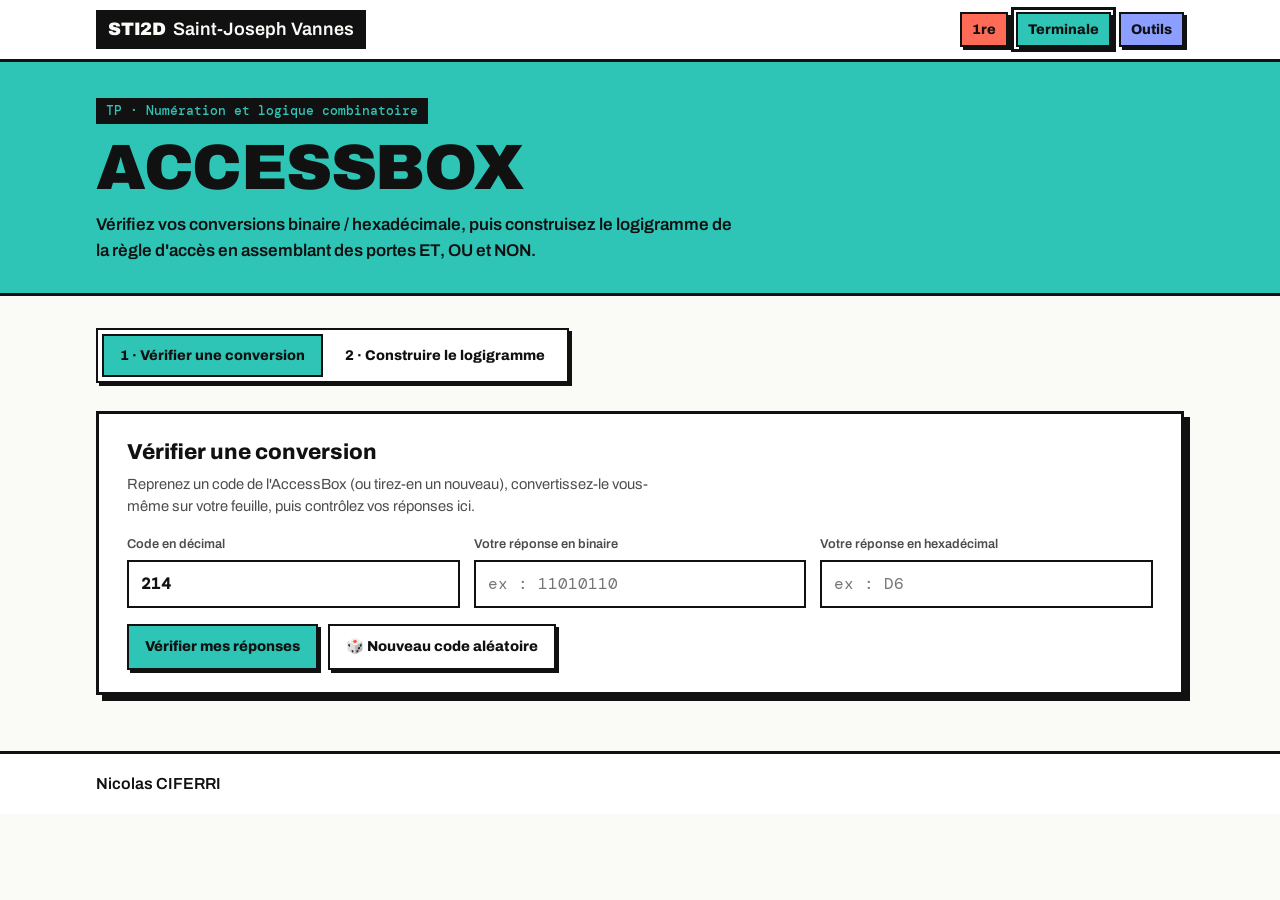
==== commit 37b015c6: "Nom du site : STI2D Saint-Joseph Vannes" ====
--- a/pages/accessbox.html
+++ b/pages/accessbox.html
@@ -323,7 +323,7 @@
 
 <nav class="site-nav" aria-label="Navigation principale">
   <div class="wrap">
-    <a class="logo" href="../index.html">Site STI</a>
+    <a class="logo" href="../index.html">STI2D <span>Saint-Joseph Vannes</span></a>
     <div class="links">
       <a class="l-1re" href="../index.html#premiere">1re</a>
       <a class="l-term" href="../index.html#terminale" aria-current="page">Terminale</a>
--- a/assets/theme.css
+++ b/assets/theme.css
@@ -87,6 +87,8 @@
   font-weight:900; font-size:18px; letter-spacing:-.01em; text-transform:uppercase; text-decoration:none;
   background:var(--ink); color:var(--paper); padding:6px 12px; margin-right:auto;
 }
+.site-nav .logo span{ font-weight:600; text-transform:none; letter-spacing:0; margin-left:4px; }
+@media (max-width:480px){ .site-nav .logo span{ display:none; } }
 .site-nav .links{ display:flex; gap:8px; flex-wrap:wrap; }
 .site-nav .links a{
   font-weight:800; font-size:14px; text-decoration:none; color:var(--on-cat);
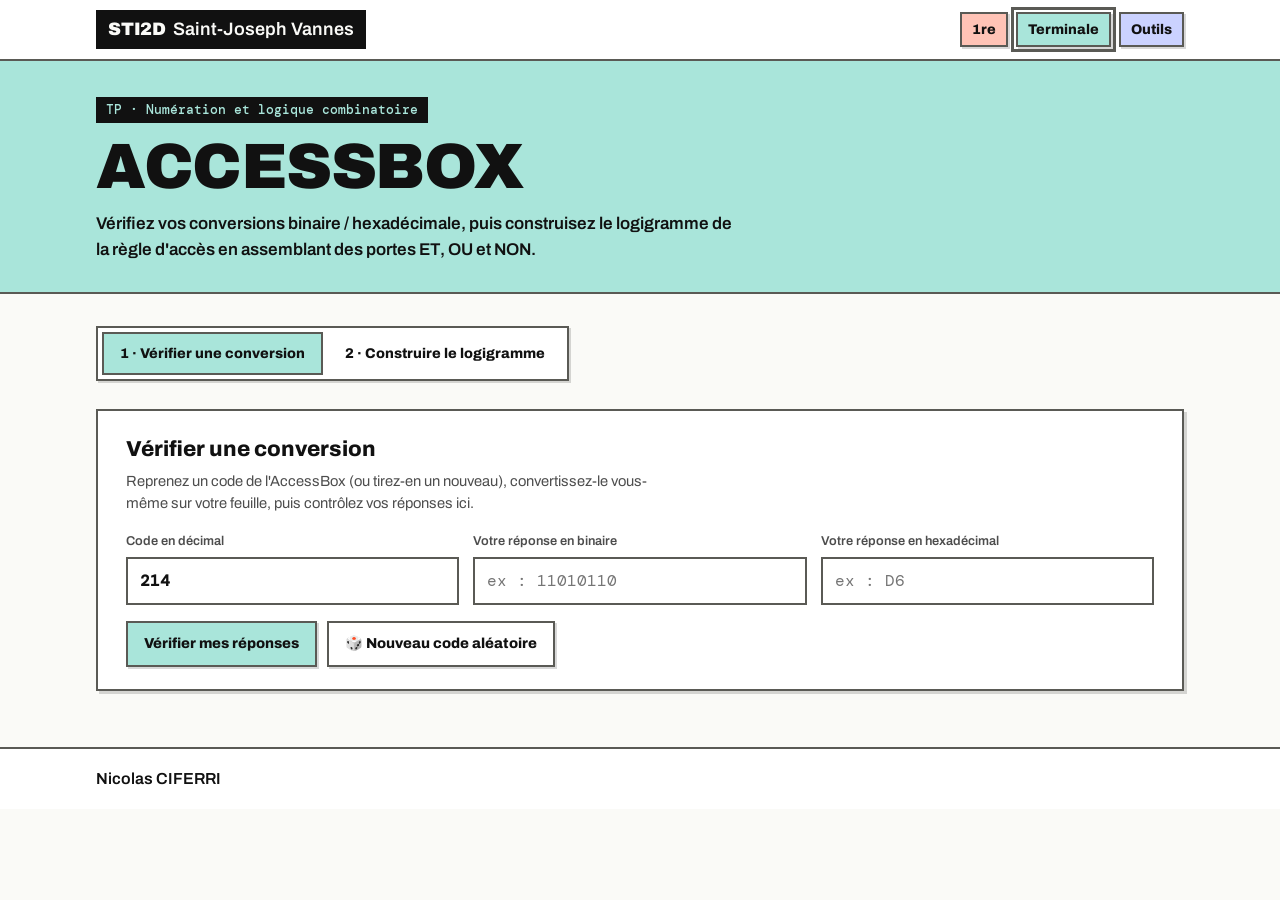
==== commit ae45f8c7: "Bordures gris foncé plus fines et ombres plus légères" ====
--- a/pages/accessbox.html
+++ b/pages/accessbox.html
@@ -10,7 +10,7 @@
     --bg:var(--paper);
     --text:var(--ink);
     --text-muted:var(--muted);
-    --border:var(--ink);
+    --border:var(--line);
     --accent:var(--ink);
     --accent-soft:var(--surface-2);
     --gate-and:#2F5496;
@@ -289,33 +289,33 @@
   /* ---------- Charte du site ---------- */
   body{ padding:0; background:var(--paper); }
   .page-main{ max-width:1120px; margin:0 auto; padding:32px 16px 0; display:flex; flex-direction:column; gap:28px; }
-  .panel{ border:var(--bw) solid var(--ink); box-shadow:var(--sh); }
+  .panel{ border:var(--bw) solid var(--line); box-shadow:var(--sh); }
   .panel h2{ font-size:1.35rem; font-weight:800; }
-  .btn{ border:2px solid var(--ink); font-weight:800; box-shadow:var(--sh-sm); transition:transform .1s, box-shadow .1s; }
-  .btn:hover:not(:disabled){ transform:translate(-2px,-2px); box-shadow:5px 5px 0 var(--shadow-c); filter:none; }
+  .btn{ border:2px solid var(--line); font-weight:800; box-shadow:var(--sh-sm); transition:transform .1s, box-shadow .1s; }
+  .btn:hover:not(:disabled){ transform:translate(-2px,-2px); box-shadow:var(--sh-sm-hover); filter:none; }
   .btn:active:not(:disabled){ transform:translate(2px,2px); box-shadow:1px 1px 0 var(--shadow-c); }
-  .btn-ghost, .btn-ghost:hover:not(:disabled){ background:var(--surface); color:var(--ink); border-color:var(--ink); }
+  .btn-ghost, .btn-ghost:hover:not(:disabled){ background:var(--surface); color:var(--ink); border-color:var(--line); }
   .btn-primary, .btn-primary:hover:not(:disabled){ background:var(--cat); color:var(--on-cat); }
-  .stepper-ctrl{ border:2px solid var(--ink); background:var(--surface); box-shadow:var(--sh-sm); }
+  .stepper-ctrl{ border:2px solid var(--line); background:var(--surface); box-shadow:var(--sh-sm); }
   .stepper-ctrl output{ color:var(--ink); }
-  .palette-item{ border:2px solid var(--ink); background:var(--surface); box-shadow:var(--sh-sm); transition:transform .1s, box-shadow .1s; }
-  .palette-item:hover{ transform:translate(-2px,-2px); box-shadow:5px 5px 0 var(--shadow-c); }
-  .palette-swatch{ border:1.5px solid var(--ink); }
-  .canvas-wrap{ border:2px dashed var(--ink); }
-  .tabs{ border:2px solid var(--ink); background:var(--surface); box-shadow:var(--sh-sm); padding:4px; gap:4px; }
+  .palette-item{ border:2px solid var(--line); background:var(--surface); box-shadow:var(--sh-sm); transition:transform .1s, box-shadow .1s; }
+  .palette-item:hover{ transform:translate(-2px,-2px); box-shadow:var(--sh-sm-hover); }
+  .palette-swatch{ border:1.5px solid var(--line); }
+  .canvas-wrap{ border:2px dashed var(--line); }
+  .tabs{ border:2px solid var(--line); background:var(--surface); box-shadow:var(--sh-sm); padding:4px; gap:4px; }
   .tab-btn{ color:var(--ink); font-weight:800; border:2px solid transparent; }
-  .tab-btn[aria-selected="true"]{ background:var(--cat); color:var(--on-cat); border-color:var(--ink); box-shadow:none; }
-  .field input{ border:2px solid var(--ink); background:var(--surface); }
+  .tab-btn[aria-selected="true"]{ background:var(--cat); color:var(--on-cat); border-color:var(--line); box-shadow:none; }
+  .field input{ border:2px solid var(--line); background:var(--surface); }
   .field.decimal input{ color:var(--ink); }
   .result-row, .verify-box{ border-width:2px; }
-  .rule-box{ border:2px solid var(--ink); background:var(--surface-2); }
+  .rule-box{ border:2px solid var(--line); background:var(--surface-2); }
   .rule-box b{ color:var(--ink); }
-  .table-scroll{ border:2px solid var(--ink); }
+  .table-scroll{ border:2px solid var(--line); }
   table.tv thead th{ background:var(--cat); color:var(--on-cat); }
-  table.tv th, table.tv td{ border-bottom-color:var(--ink); }
-  table.tv th.sep, table.tv td.sep{ border-left-color:var(--ink); }
+  table.tv th, table.tv td{ border-bottom-color:var(--line); }
+  table.tv th.sep, table.tv td.sep{ border-left-color:var(--line); }
   table.tv tbody tr.current{ background:color-mix(in srgb, var(--cat) 35%, transparent); }
-  kbd{ font-family:var(--mono); border:1.5px solid var(--ink); border-bottom-width:3px; padding:0 4px; }
+  kbd{ font-family:var(--mono); border:1.5px solid var(--line); border-bottom-width:3px; padding:0 4px; }
 </style>
 </head>
 <body>
--- a/assets/theme.css
+++ b/assets/theme.css
@@ -16,25 +16,28 @@
 
 :root{
   /* couleurs de catégorie (texte toujours noir dessus) */
-  --c-accueil:#FFD23F;
-  --c-1re:#FF6B57;
-  --c-term:#2EC4B6;
-  --c-outils:#8C9EFF;
+  --c-accueil:#FFE7A0;
+  --c-1re:#FFC3B6;
+  --c-term:#A9E5DA;
+  --c-outils:#CBD2FF;
   --cat:var(--c-accueil);
   --on-cat:#111111;
 
-  --ink:#111111;          /* texte et bordures */
+  --ink:#111111;          /* texte */
+  --line:#5A5A55;         /* bordures */
   --paper:#FAFAF7;        /* fond de page */
   --surface:#FFFFFF;      /* blocs */
   --surface-2:#F0F0EB;    /* champs, zones secondaires */
   --muted:#4D4D4D;        /* texte secondaire */
   --danger:#C8321F;
   --ok:#1E7F4F;
-  --shadow-c:var(--ink);
+  --shadow-c:rgba(17,17,17,.16);
 
-  --bw:3px;               /* épaisseur des bordures principales */
-  --sh:6px 6px 0 var(--shadow-c);
-  --sh-sm:3px 3px 0 var(--shadow-c);
+  --bw:2px;               /* épaisseur des bordures principales */
+  --sh:3px 3px 0 var(--shadow-c);
+  --sh-sm:2px 2px 0 var(--shadow-c);
+  --sh-hover:6px 6px 0 var(--shadow-c);
+  --sh-sm-hover:3px 3px 0 var(--shadow-c);
 
   --font:"Archivo", system-ui, -apple-system, "Segoe UI", sans-serif;
   --mono:"DM Mono", ui-monospace, "Cascadia Mono", Consolas, monospace;
@@ -47,19 +50,20 @@
 @media (prefers-color-scheme: dark){
   :root:not([data-theme="light"]){
     --ink:#F2F2EE;
+    --line:#8C8C86;
     --paper:#131313;
     --surface:#1E1E1E;
     --surface-2:#2A2A2A;
     --muted:#B9B9B3;
     --danger:#FF8A78;
     --ok:#6FD39C;
-    --shadow-c:var(--cat);
+    --shadow-c:color-mix(in srgb, var(--cat) 55%, transparent);
     color-scheme:dark;
   }
 }
 :root[data-theme="dark"]{
-  --ink:#F2F2EE; --paper:#131313; --surface:#1E1E1E; --surface-2:#2A2A2A; --muted:#B9B9B3;
-  --danger:#FF8A78; --ok:#6FD39C; --shadow-c:var(--cat); color-scheme:dark;
+  --ink:#F2F2EE; --line:#8C8C86; --paper:#131313; --surface:#1E1E1E; --surface-2:#2A2A2A; --muted:#B9B9B3;
+  --danger:#FF8A78; --ok:#6FD39C; --shadow-c:color-mix(in srgb, var(--cat) 55%, transparent); color-scheme:dark;
 }
 
 *{ box-sizing:border-box; }
@@ -80,7 +84,7 @@
 /* ---------- Barre de navigation ---------- */
 .site-nav{
   background:var(--surface);
-  border-bottom:var(--bw) solid var(--ink);
+  border-bottom:var(--bw) solid var(--line);
 }
 .site-nav .wrap{ display:flex; align-items:center; gap:10px; flex-wrap:wrap; padding-top:10px; padding-bottom:10px; }
 .site-nav .logo{
@@ -92,11 +96,11 @@
 .site-nav .links{ display:flex; gap:8px; flex-wrap:wrap; }
 .site-nav .links a{
   font-weight:800; font-size:14px; text-decoration:none; color:var(--on-cat);
-  border:2px solid var(--ink); padding:5px 10px; background:var(--tone);
+  border:2px solid var(--line); padding:5px 10px; background:var(--tone);
   box-shadow:var(--sh-sm); transition:transform .1s, box-shadow .1s;
 }
-.site-nav .links a:hover{ transform:translate(-2px,-2px); box-shadow:5px 5px 0 var(--shadow-c); }
-.site-nav .links a[aria-current="page"]{ outline:3px solid var(--ink); outline-offset:2px; }
+.site-nav .links a:hover{ transform:translate(-2px,-2px); box-shadow:var(--sh-sm-hover); }
+.site-nav .links a[aria-current="page"]{ outline:3px solid var(--line); outline-offset:2px; }
 .site-nav .links .l-1re{ --tone:var(--c-1re); }
 .site-nav .links .l-term{ --tone:var(--c-term); }
 .site-nav .links .l-outils{ --tone:var(--c-outils); }
@@ -105,7 +109,7 @@
 .page-head{
   background:var(--cat);
   color:var(--on-cat);
-  border-bottom:var(--bw) solid var(--ink);
+  border-bottom:var(--bw) solid var(--line);
   padding:36px 0 30px;
 }
 .page-head .tag{
@@ -121,23 +125,23 @@
 /* ---------- Éléments communs ---------- */
 .panel{
   background:var(--surface);
-  border:var(--bw) solid var(--ink);
+  border:var(--bw) solid var(--line);
   box-shadow:var(--sh);
 }
 .btn{
   appearance:none; cursor:pointer; font:inherit; font-weight:800; font-size:15px;
   color:var(--ink); background:var(--surface);
-  border:2px solid var(--ink); border-radius:0; padding:9px 16px;
+  border:2px solid var(--line); border-radius:0; padding:9px 16px;
   box-shadow:var(--sh-sm); transition:transform .1s, box-shadow .1s, background .1s;
 }
-.btn:hover:not(:disabled){ transform:translate(-2px,-2px); box-shadow:5px 5px 0 var(--shadow-c); }
+.btn:hover:not(:disabled){ transform:translate(-2px,-2px); box-shadow:var(--sh-sm-hover); }
 .btn:active:not(:disabled){ transform:translate(2px,2px); box-shadow:1px 1px 0 var(--shadow-c); }
 .btn:disabled{ opacity:.45; cursor:not-allowed; box-shadow:none; }
 .btn-primary{ background:var(--cat); color:var(--on-cat); }
 
 .site-foot{
   margin-top:56px;
-  border-top:var(--bw) solid var(--ink);
+  border-top:var(--bw) solid var(--line);
   background:var(--surface);
   padding:18px 0;
   font-weight:600;
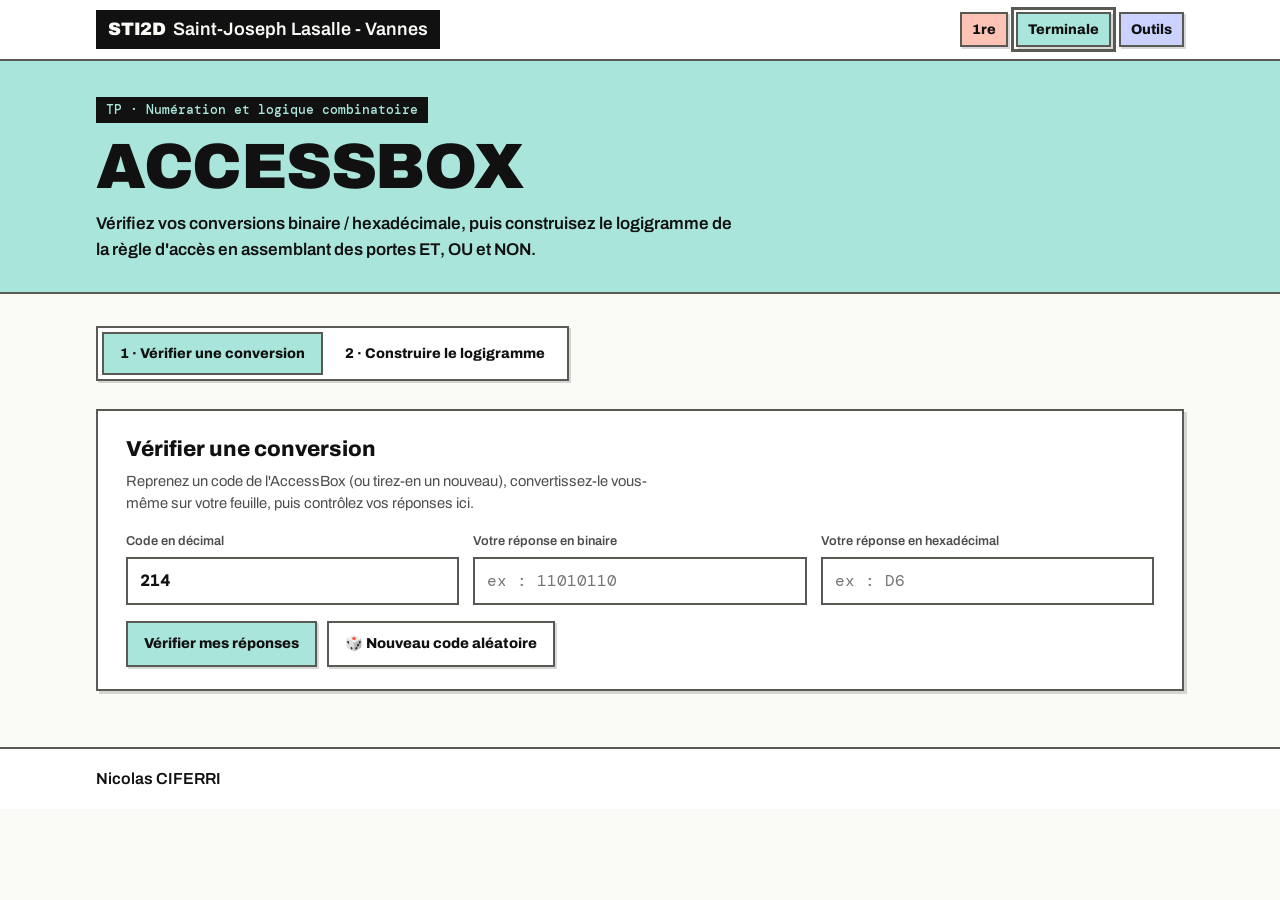
==== commit abedf0a6: "TP Nombre mystère : éditeur de blocs avec organigramme, pseudo-code et Python, puis éditeur Python" ====
--- a/pages/accessbox.html
+++ b/pages/accessbox.html
@@ -323,7 +323,7 @@
 
 <nav class="site-nav" aria-label="Navigation principale">
   <div class="wrap">
-    <a class="logo" href="../index.html">STI2D <span>Saint-Joseph Vannes</span></a>
+    <a class="logo" href="../index.html">STI2D <span>Saint-Joseph Lasalle - Vannes</span></a>
     <div class="links">
       <a class="l-1re" href="../index.html#premiere">1re</a>
       <a class="l-term" href="../index.html#terminale" aria-current="page">Terminale</a>
